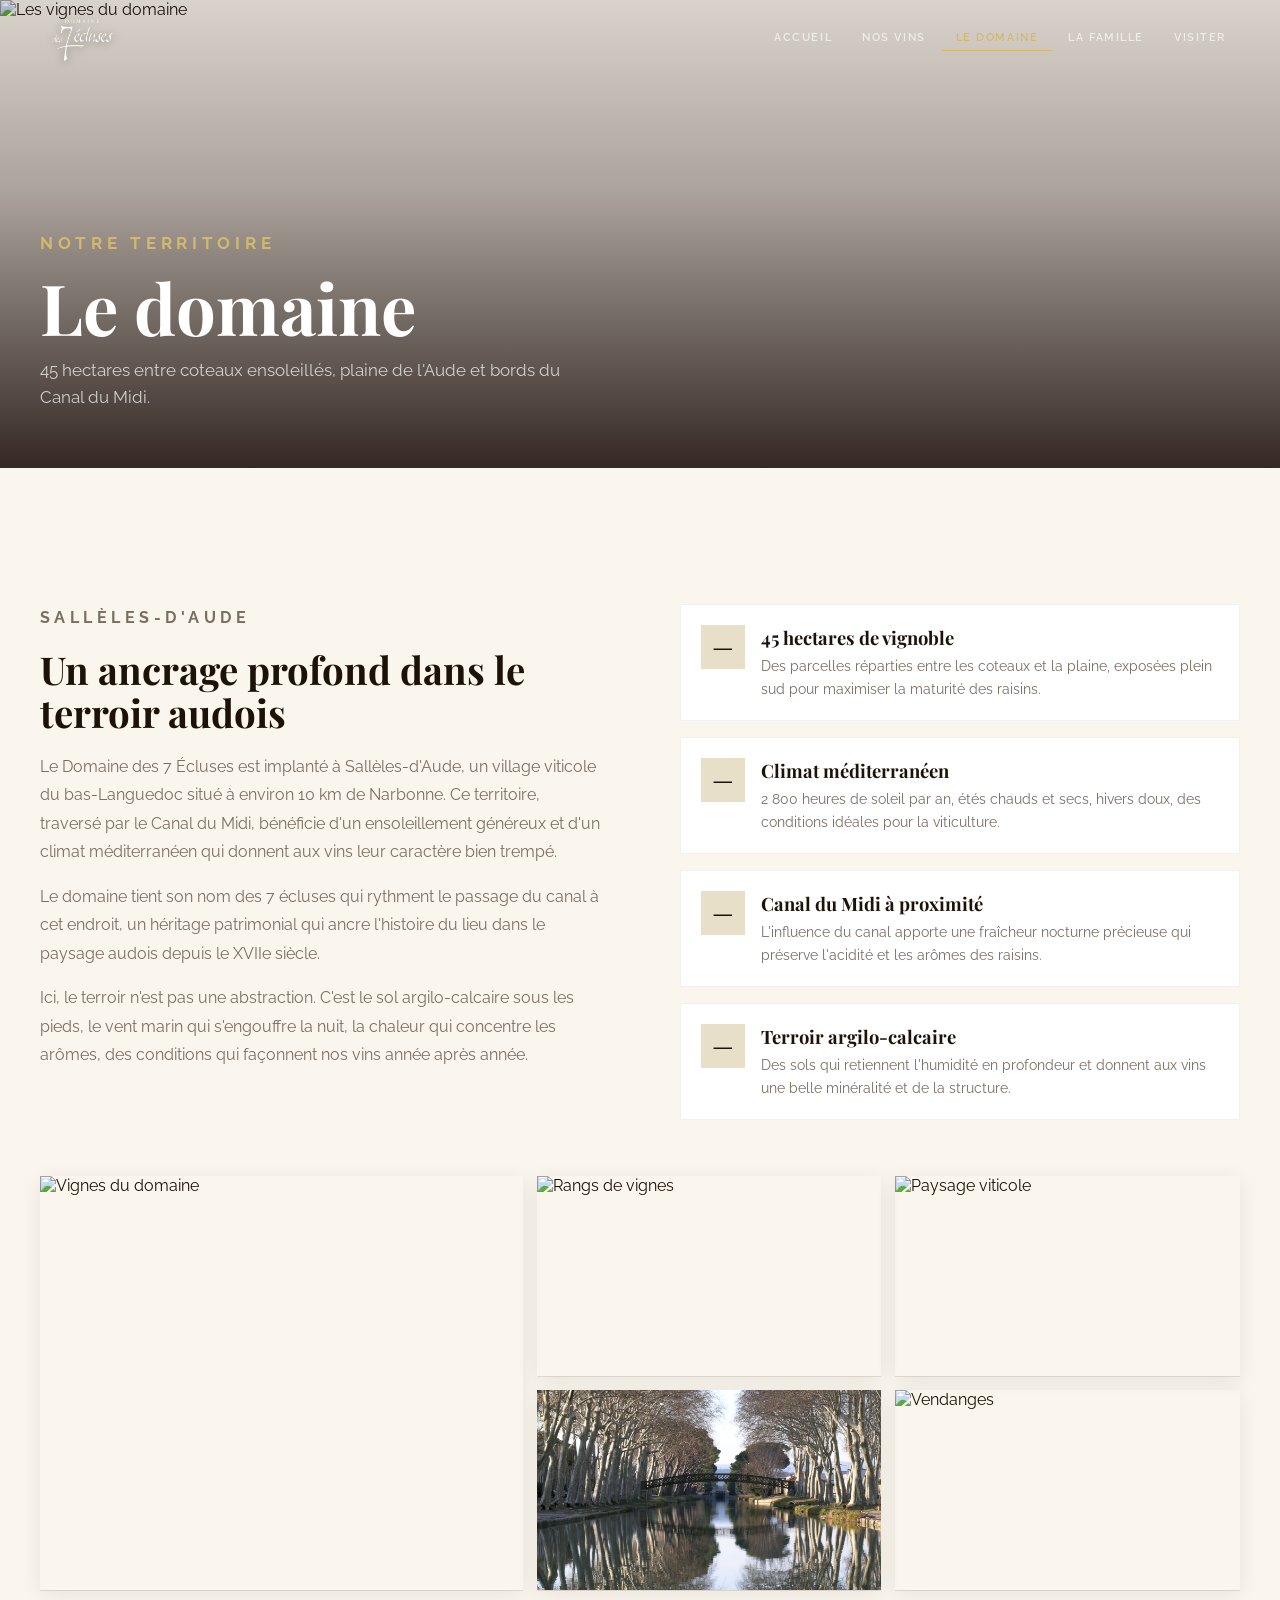
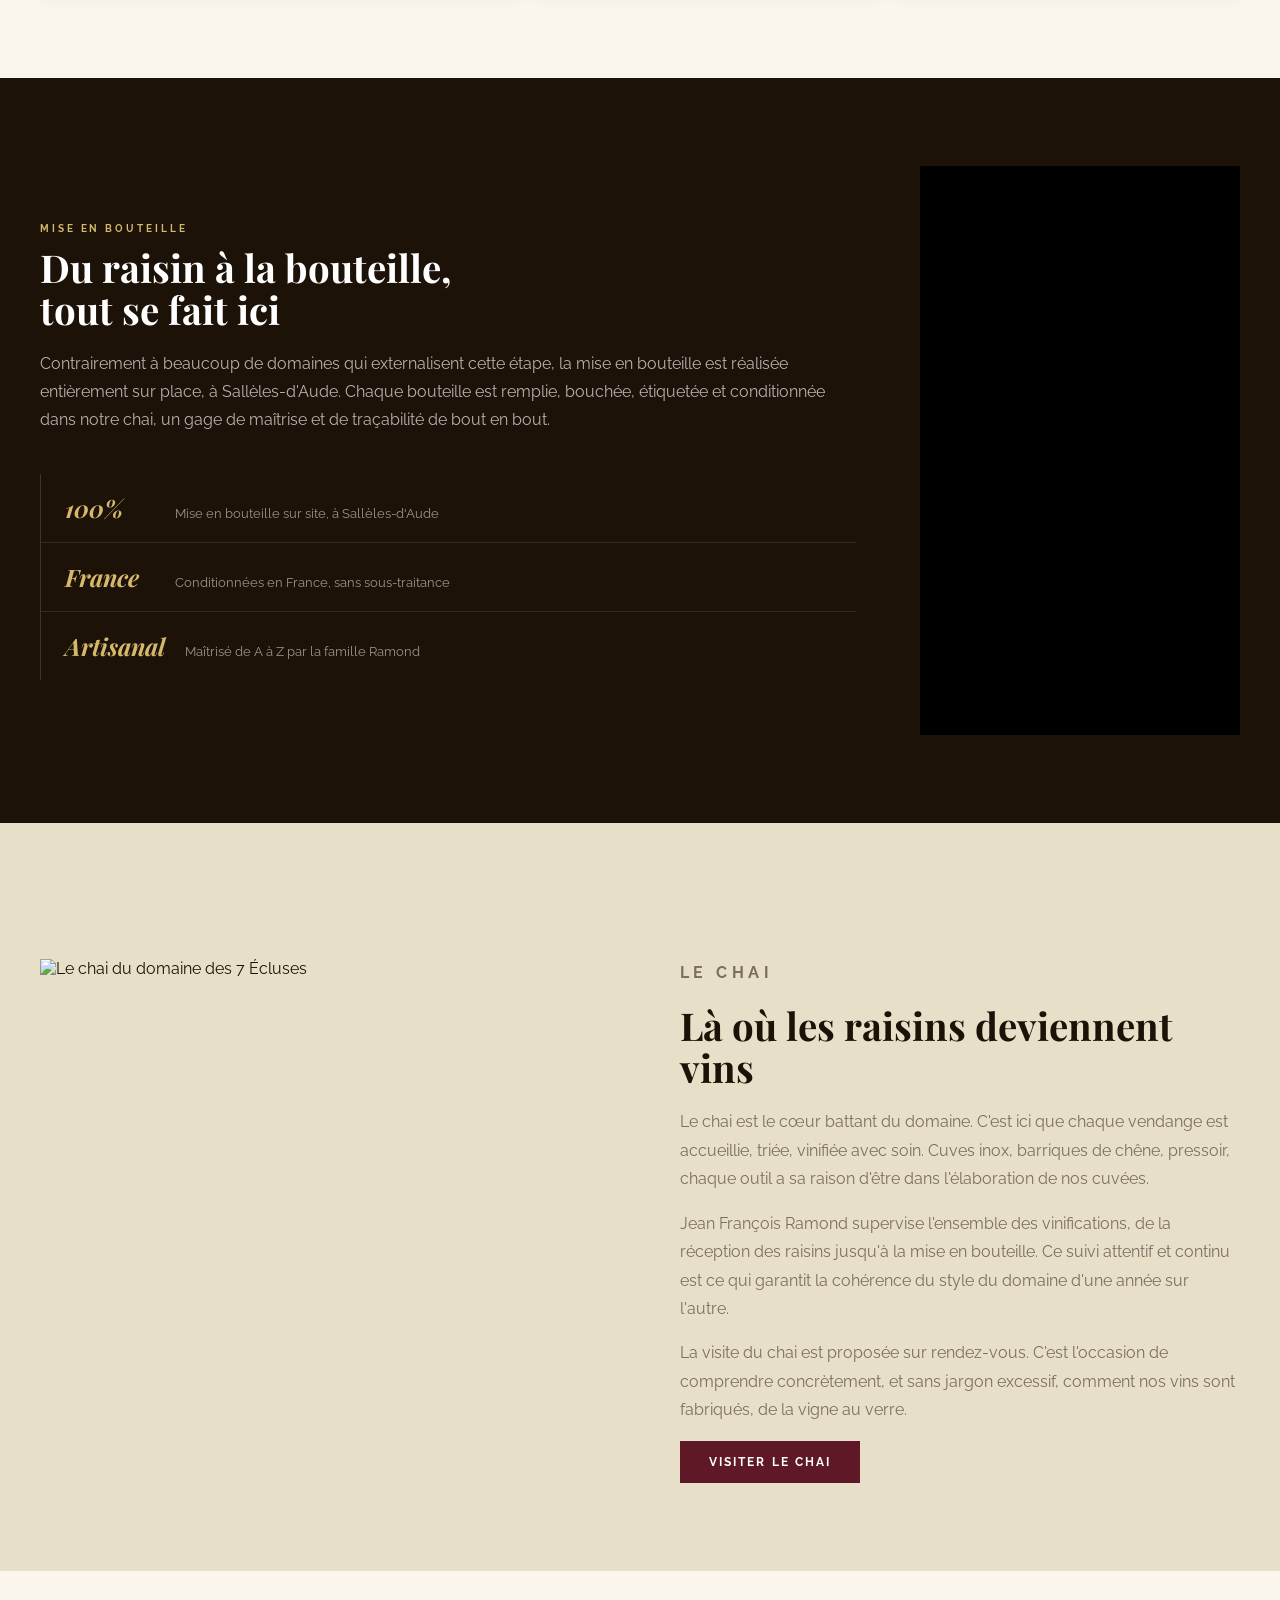
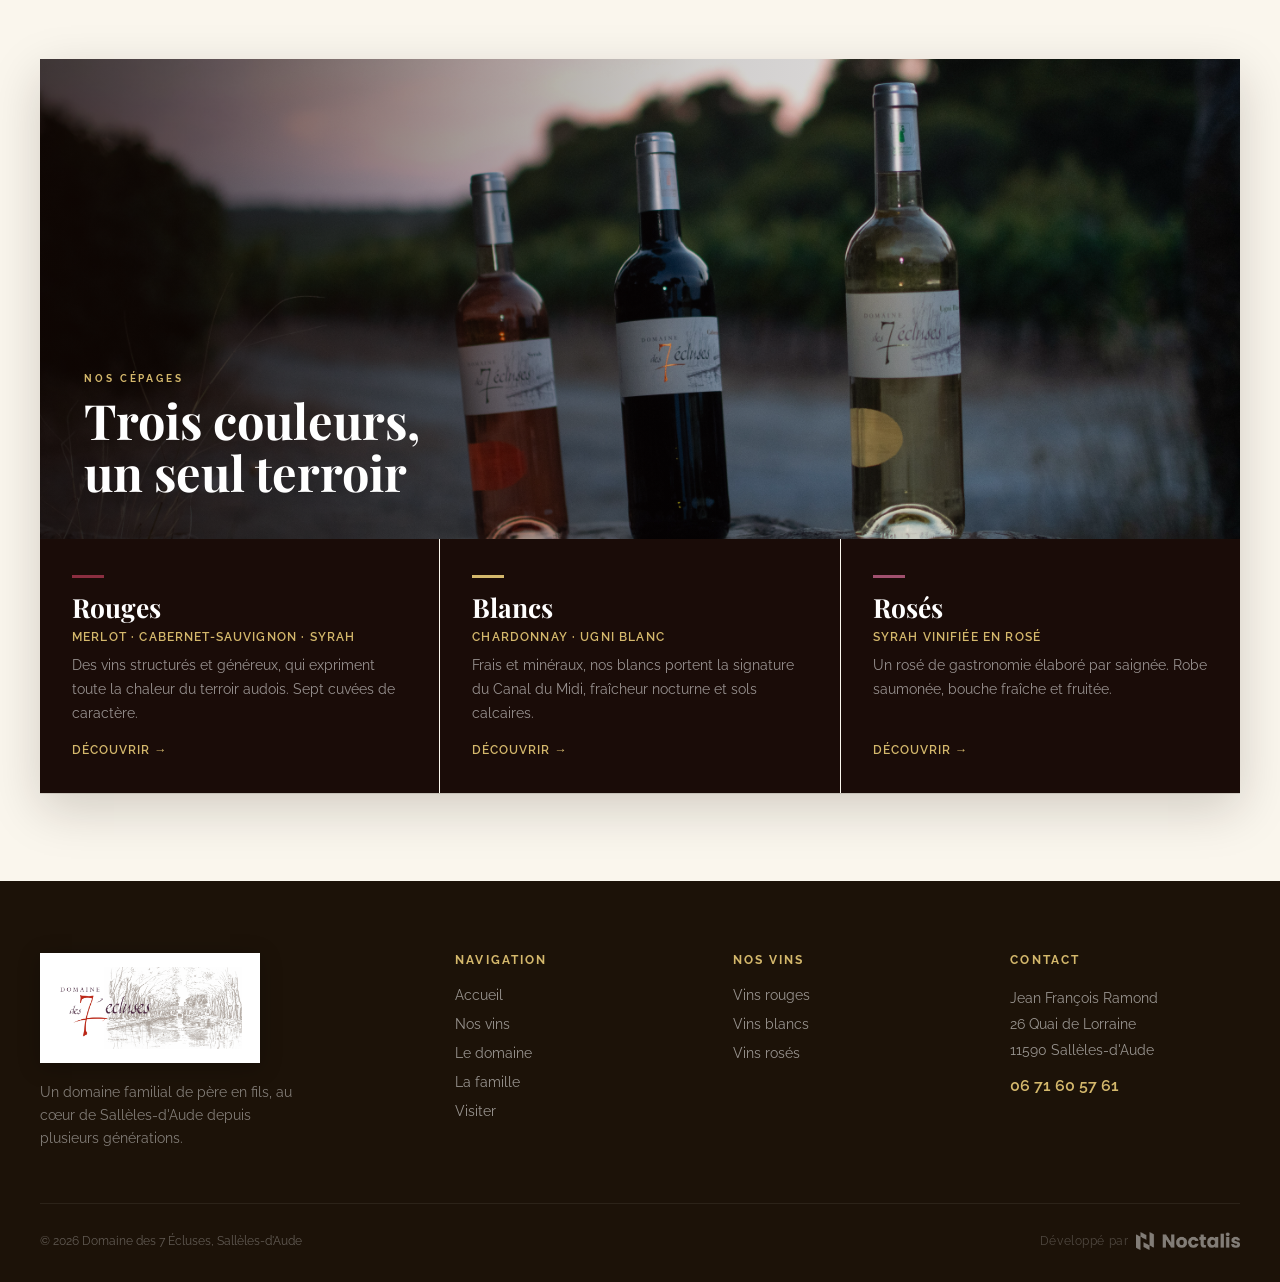
==== domaine.html @ 04c9f2d6 "v1" ====
<!DOCTYPE html>
<html lang="fr">
<head>
  <meta charset="UTF-8" />
  <script>if(sessionStorage.getItem('site7ecluses_loaded'))document.documentElement.classList.add('skip-loader');</script>
  <meta name="viewport" content="width=device-width, initial-scale=1.0" />
  <title>Le domaine, Domaine des 7 Écluses</title>
  <meta name="description" content="Le Domaine des 7 Écluses à Sallèles-d'Aude : 45 hectares entre coteaux ensoleillés, plaine de l'Aude et bords du Canal du Midi." />
  <link rel="preconnect" href="https://fonts.googleapis.com" />
  <link rel="preconnect" href="https://fonts.gstatic.com" crossorigin />
  <link href="https://fonts.googleapis.com/css2?family=Playfair+Display:ital,wght@0,400;0,600;0,700;0,800;1,400;1,600;1,700&family=Raleway:wght@300;400;500;600;700&display=swap" rel="stylesheet" />
  <link rel="icon" type="image/png" href="favicon/favicon-7-ecluses.png" />
  <link rel="stylesheet" href="style.css" />
</head>
<body>

  <!-- LOADER -->
  <div class="loader" aria-hidden="true">
    <img src="logo/logo-7ecluses-blanc.png" alt="" class="loader__logo" />
    <div class="loader__bar-wrap"><div class="loader__bar"></div></div>
  </div>

  <!-- NAVIGATION -->
  <nav class="site-nav" aria-label="Navigation principale">
    <div class="nav-inner">
      <a href="index.html" class="nav-brand" aria-label="Accueil, Domaine des 7 Écluses">
        <img src="logo/logo-7-ecluses-texte-blanc.png" alt="Domaine des 7 Écluses" class="nav-brand__logo" />
      </a>
      <div class="nav-links">
        <a href="index.html">Accueil</a>
        <a href="vins.html">Nos vins</a>
        <a href="domaine.html" class="is-active">Le domaine</a>
        <a href="equipe.html">La famille</a>
        <a href="visiter.html">Visiter</a>
      </div>
      <button class="nav-burger" aria-expanded="false" aria-label="Menu">
        <span></span><span></span><span></span>
      </button>
    </div>
  </nav>

  <!-- MOBILE MENU -->
  <div class="nav-mobile" role="dialog" aria-label="Menu mobile">
    <a href="index.html">Accueil</a>
    <a href="vins.html">Nos vins</a>
    <a href="domaine.html" class="is-active">Le domaine</a>
    <a href="equipe.html">La famille</a>
    <a href="visiter.html">Visiter</a>
    <p class="nav-mobile__sub">06 71 60 57 61</p>
  </div>

  <!-- PAGE HERO -->
  <header class="page-hero">
    <div class="page-hero__bg">
      <img src="PHOTOS/Vignes/RAW/_20090618_1695.JPG" alt="Les vignes du domaine" />
    </div>
    <div class="page-hero__overlay"></div>
    <div class="page-hero__content">
      <p class="eyebrow">Notre territoire</p>
      <h1>Le domaine</h1>
      <p>45 hectares entre coteaux ensoleillés, plaine de l'Aude et bords du Canal du Midi.</p>
    </div>
  </header>

  <main>

    <!-- SECTION 1, TERRITOIRE -->
    <section class="domain-section">
      <div class="domain-section-inner">
        <div class="domain-text-grid">
          <div class="text-content" data-reveal="left">
            <p class="eyebrow">Sallèles-d'Aude</p>
            <h2>Un ancrage profond dans le terroir audois</h2>
            <p>
              Le Domaine des 7 Écluses est implanté à Sallèles-d'Aude, un village viticole du bas-Languedoc situé à environ 10 km de Narbonne. Ce territoire, traversé par le Canal du Midi, bénéficie d'un ensoleillement généreux et d'un climat méditerranéen qui donnent aux vins leur caractère bien trempé.
            </p>
            <p>
              Le domaine tient son nom des 7 écluses qui rythment le passage du canal à cet endroit, un héritage patrimonial qui ancre l'histoire du lieu dans le paysage audois depuis le XVIIe siècle.
            </p>
            <p>
              Ici, le terroir n'est pas une abstraction. C'est le sol argilo-calcaire sous les pieds, le vent marin qui s'engouffre la nuit, la chaleur qui concentre les arômes, des conditions qui façonnent nos vins année après année.
            </p>
          </div>
          <div data-reveal="right">
            <div class="domain-feat-list">
              <div class="domain-feat">
                <div class="domain-feat__icon">—</div>
                <div class="domain-feat__body">
                  <h4>45 hectares de vignoble</h4>
                  <p>Des parcelles réparties entre les coteaux et la plaine, exposées plein sud pour maximiser la maturité des raisins.</p>
                </div>
              </div>
              <div class="domain-feat">
                <div class="domain-feat__icon">—</div>
                <div class="domain-feat__body">
                  <h4>Climat méditerranéen</h4>
                  <p>2 800 heures de soleil par an, étés chauds et secs, hivers doux, des conditions idéales pour la viticulture.</p>
                </div>
              </div>
              <div class="domain-feat">
                <div class="domain-feat__icon">—</div>
                <div class="domain-feat__body">
                  <h4>Canal du Midi à proximité</h4>
                  <p>L'influence du canal apporte une fraîcheur nocturne précieuse qui préserve l'acidité et les arômes des raisins.</p>
                </div>
              </div>
              <div class="domain-feat">
                <div class="domain-feat__icon">—</div>
                <div class="domain-feat__body">
                  <h4>Terroir argilo-calcaire</h4>
                  <p>Des sols qui retiennent l'humidité en profondeur et donnent aux vins une belle minéralité et de la structure.</p>
                </div>
              </div>
            </div>
          </div>
        </div>

        <!-- PHOTO MOSAIC -->
        <div class="domain-photo-mosaic">
          <div class="mosaic-item mosaic-item--tall" data-reveal="up" data-delay="1">
            <img src="PHOTOS/Vignes/RAW/_20090618_1694.JPG" alt="Vignes du domaine" />
          </div>
          <div class="mosaic-item" data-reveal="up" data-delay="2">
            <img src="PHOTOS/Vignes/RAW/_20090618_1712.JPG" alt="Rangs de vignes" />
          </div>
          <div class="mosaic-item" data-reveal="up" data-delay="3">
            <img src="PHOTOS/Vignes/RAW/_20090618_1713.JPG" alt="Paysage viticole" />
          </div>
          <div class="mosaic-item" data-reveal="up" data-delay="2">
            <img src="PHOTOS/VILLAGE/DSCN3361.JPG" alt="Sallèles-d'Aude" />
          </div>
          <div class="mosaic-item" data-reveal="up" data-delay="3">
            <img src="PHOTOS/Vignes/RAW/_20090618_1765.JPG" alt="Vendanges" />
          </div>
        </div>
      </div>
    </section>

    <!-- SECTION MISE EN BOUTEILLE -->
    <section class="domain-section bottling-section">
      <div class="domain-section-inner">
        <div class="bottling-layout">
          <div class="bottling-content" data-reveal="left">
            <p class="eyebrow">Mise en bouteille</p>
            <h2>Du raisin à la bouteille,<br>tout se fait ici</h2>
            <p class="bottling-intro">Contrairement à beaucoup de domaines qui externalisent cette étape, la mise en bouteille est réalisée entièrement sur place, à Sallèles-d'Aude. Chaque bouteille est remplie, bouchée, étiquetée et conditionnée dans notre chai, un gage de maîtrise et de traçabilité de bout en bout.</p>
            <div class="bottling-facts">
              <div class="bottling-fact">
                <span class="bottling-fact__num">100%</span>
                <p>Mise en bouteille sur site, à Sallèles-d'Aude</p>
              </div>
              <div class="bottling-fact">
                <span class="bottling-fact__num">France</span>
                <p>Conditionnées en France, sans sous-traitance</p>
              </div>
              <div class="bottling-fact">
                <span class="bottling-fact__num">Artisanal</span>
                <p>Maîtrisé de A à Z par la famille Ramond</p>
              </div>
            </div>
          </div>
          <div class="bottling-video-wrap" data-reveal="right">
            <video
              class="bottling-video"
              src="Mise en bouteille/vidéo-7-ecluses-mise-en-bouteille.mov"
              autoplay
              muted
              loop
              playsinline
              preload="metadata"
              aria-label="Vidéo de la mise en bouteille au Domaine des 7 Écluses"
            ></video>
          </div>
        </div>
      </div>
    </section>

    <!-- SECTION 2, LE CHAI -->
    <section class="domain-section domain-section--muted">
      <div class="domain-section-inner">
        <div class="domain-text-grid">
          <div class="chai-photo" data-reveal="left">
            <img src="PHOTOS/Usine/DSC_0007.JPG" alt="Le chai du domaine des 7 Écluses" />
          </div>
          <div class="text-content" data-reveal="right">
            <p class="eyebrow">Le chai</p>
            <h2>Là où les raisins deviennent vins</h2>
            <p>
              Le chai est le cœur battant du domaine. C'est ici que chaque vendange est accueillie, triée, vinifiée avec soin. Cuves inox, barriques de chêne, pressoir, chaque outil a sa raison d'être dans l'élaboration de nos cuvées.
            </p>
            <p>
              Jean François Ramond supervise l'ensemble des vinifications, de la réception des raisins jusqu'à la mise en bouteille. Ce suivi attentif et continu est ce qui garantit la cohérence du style du domaine d'une année sur l'autre.
            </p>
            <p>
              La visite du chai est proposée sur rendez-vous. C'est l'occasion de comprendre concrètement, et sans jargon excessif, comment nos vins sont fabriqués, de la vigne au verre.
            </p>
            <a href="visiter.html" class="btn btn--primary">Visiter le chai</a>
          </div>
        </div>
      </div>
    </section>

    <!-- SECTION 3, LES VINS / CÉPAGES -->
    <section class="domain-section">
      <div class="domain-section-inner">
        <div class="cepages-showcase" data-reveal="up">
          <!-- Photo pleine largeur -->
          <div class="cepages-showcase__photo">
            <img src="photos ramond bogda/photos-3-vins-7-ecluse-1.jpg" alt="Les trois vins du Domaine des 7 Écluses au coucher du soleil" />
            <div class="cepages-showcase__photo-overlay"></div>
            <div class="cepages-header">
              <p class="eyebrow">Nos cépages</p>
              <h2>Trois couleurs,<br>un seul terroir</h2>
            </div>
          </div>
          <!-- 3 blocs en dessous -->
          <div class="cepages-grid">
            <a href="vins.html#rouges" class="cepage-item">
              <div class="cepage-item__bar cepage-item__bar--rouge"></div>
              <h3>Rouges</h3>
              <p class="cepage-item__cepages">Merlot · Cabernet-Sauvignon · Syrah</p>
              <p>Des vins structurés et généreux, qui expriment toute la chaleur du terroir audois. Sept cuvées de caractère.</p>
              <span class="cepage-item__link">Découvrir →</span>
            </a>
            <a href="vins.html#blancs" class="cepage-item">
              <div class="cepage-item__bar cepage-item__bar--blanc"></div>
              <h3>Blancs</h3>
              <p class="cepage-item__cepages">Chardonnay · Ugni Blanc</p>
              <p>Frais et minéraux, nos blancs portent la signature du Canal du Midi, fraîcheur nocturne et sols calcaires.</p>
              <span class="cepage-item__link">Découvrir →</span>
            </a>
            <a href="vins.html#roses" class="cepage-item">
              <div class="cepage-item__bar cepage-item__bar--rose"></div>
              <h3>Rosés</h3>
              <p class="cepage-item__cepages">Syrah vinifiée en rosé</p>
              <p>Un rosé de gastronomie élaboré par saignée. Robe saumonée, bouche fraîche et fruitée.</p>
              <span class="cepage-item__link">Découvrir →</span>
            </a>
          </div>
        </div>
      </div>
    </section>

  </main>

  <!-- FOOTER -->
  <footer class="site-footer">
    <div class="footer-inner">
      <div class="footer-brand">
        <img src="logo/logo-7-ecluses-original-avec-fond.jpg" alt="Domaine des 7 Écluses" class="footer-brand__logo" />
        <p class="footer-brand__tagline">Un domaine familial de père en fils, au cœur de Sallèles-d'Aude depuis plusieurs générations.</p>
      </div>
      <div class="footer-col">
        <h4>Navigation</h4>
        <ul>
          <li><a href="index.html">Accueil</a></li>
          <li><a href="vins.html">Nos vins</a></li>
          <li><a href="domaine.html">Le domaine</a></li>
          <li><a href="equipe.html">La famille</a></li>
          <li><a href="visiter.html">Visiter</a></li>
        </ul>
      </div>
      <div class="footer-col">
        <h4>Nos vins</h4>
        <ul>
          <li><a href="vins.html#rouges">Vins rouges</a></li>
          <li><a href="vins.html#blancs">Vins blancs</a></li>
          <li><a href="vins.html#roses">Vins rosés</a></li>
        </ul>
      </div>
      <div class="footer-col">
        <h4>Contact</h4>
        <address>
          Jean François Ramond<br/>
          26 Quai de Lorraine<br/>
          11590 Sallèles-d'Aude<br/>
          <a href="tel:+33671605761" class="footer-phone">06 71 60 57 61</a>
        </address>
      </div>
    </div>
    <div class="footer-bottom">
      <span>© 2026 Domaine des 7 Écluses, Sallèles-d'Aude</span>
      <a href="https://noctalis.digital" target="_blank" rel="noopener" class="footer-noctalis">
        <span>Développé par</span>
        <img src="Noctalis Dark Background PNG.png" alt="Noctalis" />
      </a>
    </div>
  </footer>

  <script src="script.js"></script>
</body>
</html>
---- style.css ----
/* ============================================================
   VARIABLES
   ============================================================ */
:root {
  --ink: #1c1208;
  --burgundy: #5e1826;
  --wine: #8b2e40;
  --gold: #b88a44;
  --straw: #d4b86c;
  --cream: #f4edd8;
  --linen: #e8dfc8;
  --fog: #faf6ed;
  --olive: #4f5c35;
  --slate: #7a6e62;
  --rose-color: #a0506e;
  --shadow-deep: 0 1px 0 rgba(28,18,8,0.12), 0 16px 48px rgba(28, 18, 8, 0.18);
  --shadow-card: 0 1px 0 rgba(28,18,8,0.1), 0 4px 20px rgba(28, 18, 8, 0.08);
  --radius: 0px;
  --radius-lg: 0px;
  --container: min(1200px, calc(100% - 48px));
  --nav-h: 76px;
  --ease-expo: cubic-bezier(0.16, 1, 0.3, 1);
  --ease-in-out: cubic-bezier(0.76, 0, 0.24, 1);
}

/* ============================================================
   RESET
   ============================================================ */
*, *::before, *::after { box-sizing: border-box; margin: 0; padding: 0; }
html { scroll-behavior: smooth; }
body {
  font-family: 'Raleway', sans-serif;
  color: var(--ink);
  background: var(--fog);
  overflow-x: hidden;
}
img { display: block; max-width: 100%; }
a { color: inherit; text-decoration: none; }
button, input, textarea, select { font: inherit; }
ul { list-style: none; }

/* ============================================================
   LOADER
   ============================================================ */
.loader {
  position: fixed;
  inset: 0;
  z-index: 9999;
  background: var(--burgundy);
  display: flex;
  flex-direction: column;
  align-items: center;
  justify-content: center;
  gap: 40px;
  transition: transform 1s var(--ease-in-out);
}
.loader.is-gone {
  transform: translateY(-100%);
  pointer-events: none;
}
.skip-loader .loader {
  display: none !important;
}
.loader__logo {
  width: 320px;
  max-width: 72vw;
  opacity: 0;
  transform: scale(0.92) translateY(14px);
  animation: loaderLogo 0.9s var(--ease-expo) 0.2s forwards;
}
.loader__name { display: none; }
.loader__bar-wrap {
  width: 160px;
  height: 2px;
  background: rgba(255,255,255,0.15);
  border-radius: 0;
  overflow: hidden;
  opacity: 0;
  animation: loaderLogo 0.4s ease 0.5s forwards;
}
.loader__bar {
  height: 100%;
  width: 0;
  background: var(--straw);
  border-radius: 0;
  animation: loaderBar 0.9s var(--ease-expo) 0.5s forwards;
}
@keyframes loaderLogo {
  to { opacity: 1; transform: scale(1) translateY(0); }
}
@keyframes loaderBar {
  to { width: 100%; }
}

/* ============================================================
   NAVIGATION
   ============================================================ */
.site-nav {
  position: fixed;
  top: 0;
  left: 0;
  right: 0;
  z-index: 200;
  height: var(--nav-h);
  transition: background 0.4s ease, box-shadow 0.4s ease, border-color 0.4s ease;
  border-bottom: 1px solid transparent;
}
.site-nav.is-scrolled {
  background: rgba(26, 18, 8, 0.93);
  backdrop-filter: blur(16px);
  -webkit-backdrop-filter: blur(16px);
  border-bottom-color: rgba(255,255,255,0.07);
  box-shadow: 0 4px 32px rgba(0,0,0,0.35);
}
.nav-inner {
  width: var(--container);
  margin: 0 auto;
  height: 100%;
  display: flex;
  align-items: center;
  justify-content: space-between;
  gap: 24px;
}
.nav-brand {
  display: flex;
  align-items: center;
  gap: 14px;
  flex-shrink: 0;
}
.nav-brand__logo {
  display: block;
  width: auto;
  height: 48px;
  max-width: 200px;
  filter: drop-shadow(0 1px 4px rgba(0,0,0,0.5));
}
.nav-brand__text { display: none; }
.nav-links {
  display: flex;
  align-items: center;
  gap: 2px;
}
.nav-links a {
  color: rgba(255,255,255,0.65);
  font-size: 0.7rem;
  font-weight: 600;
  letter-spacing: 0.14em;
  text-transform: uppercase;
  padding: 6px 14px;
  border-bottom: 1px solid transparent;
  transition: color 0.2s, border-color 0.2s;
}
.nav-links a:hover { color: #fff; border-bottom-color: rgba(255,255,255,0.4); }
.nav-links a.is-active {
  color: var(--straw);
  border-bottom-color: var(--straw);
}
.nav-burger {
  display: none;
  background: none;
  border: 1px solid rgba(255,255,255,0.35);
  border-radius: 0;
  padding: 9px 11px;
  cursor: pointer;
  flex-direction: column;
  gap: 5px;
  transition: border-color 0.2s;
}
.nav-burger:hover { border-color: rgba(255,255,255,0.7); }
.nav-burger span {
  display: block;
  width: 20px;
  height: 1px;
  background: #fff;
  border-radius: 0;
  transition: transform 0.3s ease, opacity 0.3s ease;
}
.nav-burger.is-open span:nth-child(1) { transform: rotate(45deg) translate(4.5px, 4.5px); }
.nav-burger.is-open span:nth-child(2) { opacity: 0; transform: scaleX(0); }
.nav-burger.is-open span:nth-child(3) { transform: rotate(-45deg) translate(4.5px, -4.5px); }

/* Mobile full-screen menu */
.nav-mobile {
  display: none;
  position: fixed;
  inset: 0;
  z-index: 190;
  background: var(--ink);
  flex-direction: column;
  align-items: center;
  justify-content: center;
  gap: 12px;
  padding-top: var(--nav-h);
  opacity: 0;
  transition: opacity 0.3s ease;
}
.nav-mobile.is-open {
  display: flex;
  opacity: 1;
}
.nav-mobile a {
  font-family: 'Playfair Display', serif;
  font-size: clamp(2rem, 7vw, 3rem);
  font-weight: 700;
  color: rgba(255,255,255,0.75);
  transition: color 0.2s;
  letter-spacing: 0.02em;
}
.nav-mobile a:hover, .nav-mobile a.is-active { color: var(--straw); }
.nav-mobile__sub {
  margin-top: 24px;
  font-size: 0.85rem;
  color: rgba(255,255,255,0.35);
  letter-spacing: 0.1em;
  text-transform: uppercase;
}

/* ============================================================
   HERO
   ============================================================ */
.hero {
  position: relative;
  height: 100vh;
  min-height: 640px;
  display: flex;
  align-items: center;
  overflow: hidden;
}
.hero__bg {
  position: absolute;
  inset: 0;
  z-index: 0;
}
.hero__bg img {
  width: 100%;
  height: 100%;
  object-fit: cover;
  object-position: center 60%;
  transform: scale(1.1);
  transition: transform 10s ease;
}
.hero.is-ready .hero__bg img { transform: scale(1); }

.hero__overlay {
  position: absolute;
  inset: 0;
  z-index: 1;
  background: linear-gradient(
    125deg,
    rgba(26, 12, 8, 0.85) 0%,
    rgba(80, 20, 32, 0.5) 50%,
    rgba(26, 12, 8, 0.6) 100%
  );
}
.hero__content {
  position: relative;
  z-index: 2;
  width: 48%;
  padding-top: calc(var(--nav-h) + 24px);
  padding-left: max(5vw, 32px);
  box-sizing: border-box;
}
.hero__eyebrow {
  font-size: 0.75rem;
  font-weight: 700;
  text-transform: uppercase;
  letter-spacing: 0.2em;
  color: var(--straw);
  opacity: 0;
  transform: translateY(16px);
  transition: opacity 0.7s ease, transform 0.7s var(--ease-expo);
}
.hero.is-ready .hero__eyebrow {
  opacity: 1;
  transform: translateY(0);
  transition-delay: 0.05s;
}
.hero__title {
  font-family: 'Playfair Display', serif;
  font-size: clamp(2.8rem, 5.5vw, 6rem);
  font-weight: 700;
  line-height: 0.9;
  color: #fff;
  margin: 14px 0 24px;
}
.hero__title-line {
  display: block;
  overflow: hidden;
  padding-bottom: 0.06em;
}
.hero__title-line span {
  display: block;
  transform: translateY(110%);
  transition: transform 0.95s var(--ease-expo);
}
.hero.is-ready .hero__title-line:nth-child(1) span { transform: translateY(0); transition-delay: 0.12s; }
.hero.is-ready .hero__title-line:nth-child(2) span { transform: translateY(0); transition-delay: 0.22s; }
.hero.is-ready .hero__title-line:nth-child(3) span { transform: translateY(0); transition-delay: 0.32s; }

.hero__tagline {
  font-size: clamp(1rem, 1.8vw, 1.3rem);
  color: rgba(255,255,255,0.78);
  max-width: 520px;
  line-height: 1.65;
  opacity: 0;
  transform: translateY(20px);
  transition: opacity 0.7s ease, transform 0.7s var(--ease-expo);
  transition-delay: 0.55s;
}
.hero.is-ready .hero__tagline { opacity: 1; transform: translateY(0); }

.hero__actions {
  display: flex;
  flex-wrap: wrap;
  gap: 12px;
  margin-top: 28px;
  opacity: 0;
  transform: translateY(20px);
  transition: opacity 0.7s ease, transform 0.7s var(--ease-expo);
  transition-delay: 0.72s;
}
.hero.is-ready .hero__actions { opacity: 1; transform: translateY(0); }

.hero__scroll {
  position: absolute;
  bottom: 40px;
  left: 50%;
  transform: translateX(-50%);
  z-index: 2;
  display: flex;
  flex-direction: column;
  align-items: center;
  gap: 10px;
  color: rgba(255,255,255,0.45);
  font-size: 0.65rem;
  letter-spacing: 0.18em;
  text-transform: uppercase;
  opacity: 0;
  transition: opacity 0.6s ease;
  transition-delay: 1.3s;
}
.hero.is-ready .hero__scroll { opacity: 1; }
.hero__scroll-bar {
  width: 1px;
  height: 52px;
  background: rgba(255,255,255,0.2);
  position: relative;
  overflow: hidden;
}
.hero__scroll-bar::after {
  content: '';
  position: absolute;
  top: 0; left: 0;
  width: 100%;
  height: 60%;
  background: rgba(255,255,255,0.65);
  animation: scrollPulse 2s ease-in-out infinite;
}
@keyframes scrollPulse {
  0% { transform: translateY(-100%); }
  100% { transform: translateY(220%); }
}

/* Hero logo watermark */
.hero__logo-watermark {
  position: absolute;
  right: 4%;
  bottom: 60px;
  z-index: 2;
  width: clamp(260px, 34vw, 520px);
  pointer-events: none;
  opacity: 0;
  transform: scale(1.04) translateX(20px);
  transition: opacity 1.8s ease, transform 1.8s var(--ease-expo);
  transition-delay: 1.2s;
  filter: drop-shadow(0 2px 16px rgba(0,0,0,0.25));
}
.hero.is-ready .hero__logo-watermark {
  opacity: 0.18;
  transform: scale(1) translateX(0);
}

/* Section visit logo watermark */
.section-visit__logo {
  position: absolute;
  right: -60px;
  top: 50%;
  transform: translateY(-50%);
  z-index: 0;
  width: 48vw;
  max-width: 640px;
  pointer-events: none;
  opacity: 0.07;
}

/* ============================================================
   BUTTONS
   ============================================================ */
.btn {
  display: inline-flex;
  align-items: center;
  justify-content: center;
  gap: 10px;
  padding: 13px 28px;
  border-radius: 0;
  font-family: 'Raleway', sans-serif;
  font-size: 0.72rem;
  font-weight: 700;
  letter-spacing: 0.18em;
  text-transform: uppercase;
  border: 1.5px solid transparent;
  cursor: pointer;
  transition: background 0.2s ease, color 0.2s ease, border-color 0.2s ease, box-shadow 0.2s ease;
  white-space: nowrap;
}
.btn--primary {
  background: var(--burgundy);
  color: #fff;
  border-color: var(--burgundy);
}
.btn--primary:hover {
  background: transparent;
  color: var(--burgundy);
  border-color: var(--burgundy);
}
.btn--light {
  background: #fff;
  color: var(--ink);
  border-color: #fff;
}
.btn--light:hover { background: transparent; color: #fff; border-color: #fff; }
.btn--ghost {
  background: transparent;
  color: #fff;
  border-color: rgba(255,255,255,0.6);
}
.btn--ghost:hover { background: #fff; color: var(--ink); border-color: #fff; }
.btn--outline {
  background: transparent;
  color: var(--burgundy);
  border-color: var(--burgundy);
}
.btn--outline:hover { background: var(--burgundy); color: #fff; }

/* ============================================================
   STATS STRIP
   ============================================================ */
.stats-strip {
  background: var(--ink);
  border-top: 1px solid rgba(255,255,255,0.06);
}
.stats-inner {
  width: var(--container);
  margin: 0 auto;
  display: grid;
  grid-template-columns: repeat(4, 1fr);
}
.stat {
  padding: 44px 24px;
  text-align: center;
  border-right: 1px solid rgba(255,255,255,0.07);
  display: flex;
  flex-direction: column;
  align-items: center;
  gap: 6px;
}
.stat:last-child { border-right: none; }
.stat__num {
  font-family: 'Playfair Display', serif;
  font-size: 3.2rem;
  font-weight: 700;
  color: var(--straw);
  line-height: 1;
}
.stat__label {
  font-size: 0.78rem;
  color: rgba(255,255,255,0.45);
  letter-spacing: 0.06em;
  line-height: 1.45;
  max-width: 120px;
}

/* ============================================================
   EYEBROW
   ============================================================ */
.eyebrow {
  font-family: 'Raleway', sans-serif;
  font-size: 0.65rem;
  font-weight: 700;
  letter-spacing: 0.28em;
  text-transform: uppercase;
  color: var(--olive);
}

/* ============================================================
   SECTION: HISTOIRE
   ============================================================ */
.section-story {
  padding: 104px 0;
}
.story-inner {
  width: var(--container);
  margin: 0 auto;
  display: grid;
  grid-template-columns: 1fr 1fr;
  gap: 88px;
  align-items: center;
}
.story__image-wrap {
  position: relative;
}
.story__image-wrap img {
  width: 100%;
  height: 580px;
  object-fit: cover;
  object-position: center top;
  border-radius: var(--radius-lg);
  box-shadow: var(--shadow-deep);
  position: relative;
  z-index: 1;
}
.story__image-wrap::before {
  content: '';
  position: absolute;
  bottom: -20px;
  right: -20px;
  width: 55%;
  height: 55%;
  border: 2px solid var(--gold);
  border-radius: var(--radius-lg);
  opacity: 0.28;
  z-index: 0;
}
.story__image-wrap::after {
  content: '';
  position: absolute;
  top: -20px;
  left: -20px;
  width: 35%;
  height: 35%;
  border: 1px solid var(--straw);
  border-radius: var(--radius);
  opacity: 0.18;
  z-index: 0;
}
.story__content {
  display: flex;
  flex-direction: column;
  gap: 22px;
}
.story__content h2 {
  font-family: 'Playfair Display', serif;
  font-size: clamp(2.2rem, 3.5vw, 3.2rem);
  font-weight: 700;
  line-height: 1.05;
  color: var(--ink);
}
.story__content p {
  color: var(--slate);
  line-height: 1.78;
  font-size: 1.04rem;
}
.story__quote {
  border-left: 3px solid var(--gold);
  padding-left: 20px;
  font-family: 'Playfair Display', serif;
  font-size: 1.2rem;
  font-style: italic;
  color: var(--ink);
  line-height: 1.6;
}

/* ============================================================
   SECTION: NOS VINS
   ============================================================ */
.section-wines {
  padding: 88px 0;
  background: var(--linen);
}
.section-head {
  width: var(--container);
  margin: 0 auto 48px;
}
.section-head h2,
.section-title {
  font-family: 'Playfair Display', serif;
  font-size: clamp(2rem, 3.5vw, 3rem);
  font-weight: 700;
  line-height: 1.05;
  margin-top: 10px;
  color: var(--ink);
}
.wines-grid {
  width: var(--container);
  margin: 0 auto;
  display: grid;
  grid-template-columns: repeat(3, 1fr);
  gap: 20px;
}
.wine-family {
  display: block;
  border-radius: var(--radius-lg);
  overflow: hidden;
  position: relative;
  box-shadow: var(--shadow-card);
  transition: transform 0.4s var(--ease-expo), box-shadow 0.4s ease;
  aspect-ratio: 3/4;
  cursor: pointer;
}
.wine-family:hover { transform: translateY(-10px); box-shadow: var(--shadow-deep); }
.wine-family__bg {
  position: absolute;
  inset: 0;
}
.wine-family__bg img {
  width: 100%;
  height: 100%;
  object-fit: cover;
  transition: transform 0.7s var(--ease-expo);
}
.wine-family:hover .wine-family__bg img { transform: scale(1.07); }
.wine-family__overlay {
  position: absolute;
  inset: 0;
}
.wine-family--rouge .wine-family__overlay {
  background: linear-gradient(to top, rgba(70, 8, 22, 0.88) 0%, rgba(50, 5, 15, 0.2) 60%, transparent 100%);
}
.wine-family--blanc .wine-family__overlay {
  background: linear-gradient(to top, rgba(45, 38, 8, 0.88) 0%, rgba(40, 30, 5, 0.2) 60%, transparent 100%);
}
.wine-family--rose .wine-family__overlay {
  background: linear-gradient(to top, rgba(80, 20, 48, 0.88) 0%, rgba(60, 15, 35, 0.2) 60%, transparent 100%);
}
.wine-family__body {
  position: absolute;
  bottom: 0;
  left: 0;
  right: 0;
  padding: 28px;
}
.wine-family__tag {
  display: inline-block;
  padding: 4px 12px;
  border-radius: 0;
  font-size: 0.68rem;
  font-weight: 700;
  letter-spacing: 0.16em;
  text-transform: uppercase;
  margin-bottom: 10px;
}
.wine-family--rouge .wine-family__tag { background: rgba(94,24,38,0.75); color: #ffccd8; }
.wine-family--blanc .wine-family__tag { background: rgba(184,138,68,0.75); color: #fff8df; }
.wine-family--rose .wine-family__tag { background: rgba(140,55,90,0.75); color: #ffe0ee; }
.wine-family__name {
  font-family: 'Playfair Display', serif;
  font-size: 2.4rem;
  font-weight: 700;
  line-height: 1;
  color: #fff;
  margin-bottom: 6px;
}
.wine-family__count {
  font-size: 0.82rem;
  color: rgba(255,255,255,0.65);
  letter-spacing: 0.04em;
}
.wine-family__arrow {
  position: absolute;
  top: 24px;
  right: 24px;
  width: 40px;
  height: 40px;
  border-radius: 0;
  background: rgba(255,255,255,0.15);
  border: 1px solid rgba(255,255,255,0.2);
  display: flex;
  align-items: center;
  justify-content: center;
  color: #fff;
  font-size: 1rem;
  transition: background 0.25s, transform 0.35s var(--ease-expo);
  backdrop-filter: blur(4px);
}
.wine-family:hover .wine-family__arrow { background: rgba(255,255,255,0.28); transform: rotate(45deg); }

/* ============================================================
   MARQUEE
   ============================================================ */
.marquee-strip {
  background: var(--ink);
  padding: 18px 0;
  overflow: hidden;
  border-top: 1px solid rgba(255,255,255,0.05);
  border-bottom: 1px solid rgba(255,255,255,0.05);
}
.marquee-track {
  display: flex;
  gap: 52px;
  animation: marquee 35s linear infinite;
  width: max-content;
}
.marquee-track span {
  font-family: 'Playfair Display', serif;
  font-size: 1.05rem;
  font-style: italic;
  color: rgba(255,255,255,0.38);
  flex-shrink: 0;
  letter-spacing: 0.03em;
}
.marquee-track .msep {
  color: var(--gold);
  font-style: normal;
  opacity: 0.6;
}
@keyframes marquee {
  0% { transform: translateX(0); }
  100% { transform: translateX(-50%); }
}

/* ============================================================
   SECTION: DOMAINE (homepage)
   ============================================================ */
.section-domain {
  padding: 104px 0;
}
.domain-inner {
  width: var(--container);
  margin: 0 auto;
  display: grid;
  grid-template-columns: 1fr 1fr;
  gap: 80px;
  align-items: center;
}
.domain__photo {
  border-radius: var(--radius-lg);
  overflow: hidden;
  box-shadow: var(--shadow-deep);
  position: relative;
}
.domain__photo img {
  width: 100%;
  height: 520px;
  object-fit: cover;
  transition: transform 0.7s var(--ease-expo);
}
.domain__photo:hover img { transform: scale(1.05); }
.domain__content {
  display: flex;
  flex-direction: column;
  gap: 22px;
}
.domain__content h2 {
  font-family: 'Playfair Display', serif;
  font-size: clamp(2rem, 3.2vw, 2.8rem);
  font-weight: 700;
  line-height: 1.08;
}
.domain__content p {
  color: var(--slate);
  line-height: 1.75;
  font-size: 1.02rem;
}

/* ============================================================
   SECTION: VISIT CTA
   ============================================================ */
.section-visit {
  position: relative;
  overflow: hidden;
  padding: 104px 0;
}
.section-visit__bg {
  position: absolute;
  inset: 0;
  background: var(--burgundy);
}
.section-visit__bg img {
  width: 100%;
  height: 100%;
  object-fit: cover;
  opacity: 0.12;
  mix-blend-mode: luminosity;
}
.visit-inner {
  position: relative;
  z-index: 1;
  width: var(--container);
  margin: 0 auto;
  max-width: 640px;
  text-align: center;
  display: flex;
  flex-direction: column;
  align-items: center;
  gap: 20px;
}
.section-visit .eyebrow { color: var(--straw); }
.section-visit h2 {
  font-family: 'Playfair Display', serif;
  font-size: clamp(2.3rem, 4.5vw, 3.8rem);
  font-weight: 700;
  line-height: 1.05;
  color: #fff;
}
.section-visit p {
  color: rgba(255,255,255,0.7);
  font-size: 1.05rem;
  line-height: 1.7;
  max-width: 480px;
}
.visit-details {
  display: flex;
  gap: 28px;
  margin-top: 8px;
}
.visit-detail {
  display: flex;
  flex-direction: column;
  gap: 4px;
  color: rgba(255,255,255,0.55);
  font-size: 0.82rem;
  align-items: center;
}
.visit-detail strong {
  color: var(--straw);
  font-size: 0.9rem;
  letter-spacing: 0.04em;
}

.visit-hours {
  display: grid;
  grid-template-columns: repeat(3, 1fr);
  gap: 1px;
  background: rgba(255,255,255,0.15);
  border: 1px solid rgba(255,255,255,0.15);
  width: 100%;
  max-width: 680px;
  margin: 24px auto 0;
}
.visit-hour-block {
  background: rgba(0,0,0,0.25);
  padding: 22px 20px;
  display: flex;
  flex-direction: column;
  gap: 10px;
  text-align: center;
}
.visit-hour-block strong {
  font-family: 'Raleway', sans-serif;
  font-size: 0.65rem;
  font-weight: 700;
  letter-spacing: 0.12em;
  text-transform: uppercase;
  color: var(--straw);
  padding-bottom: 8px;
  border-bottom: 1px solid rgba(255,255,255,0.12);
}
.visit-hour-block span {
  font-size: 0.82rem;
  color: rgba(255,255,255,0.8);
  line-height: 1.6;
}

/* ============================================================
   FOOTER
   ============================================================ */
.site-footer {
  background: var(--ink);
  color: rgba(255,255,255,0.6);
  padding: 72px 0 32px;
}
.footer-inner {
  width: var(--container);
  margin: 0 auto;
  display: grid;
  grid-template-columns: 1.6fr 1fr 1fr 1fr;
  gap: 48px;
  padding-bottom: 52px;
  border-bottom: 1px solid rgba(255,255,255,0.07);
}
.footer-brand {
  display: flex;
  flex-direction: column;
  gap: 18px;
}
.footer-brand__logo {
  width: 220px;
  max-width: 100%;
  background: #fff;
  border-radius: 0;
  padding: 14px 18px;
  box-shadow: 0 4px 20px rgba(0,0,0,0.25);
}
.footer-brand__name { display: none; }
.footer-brand__tagline {
  font-size: 0.88rem;
  line-height: 1.65;
  color: rgba(255,255,255,0.45);
  max-width: 260px;
}
.footer-col h4 {
  font-size: 0.72rem;
  font-weight: 700;
  letter-spacing: 0.18em;
  text-transform: uppercase;
  color: var(--straw);
  margin-bottom: 18px;
}
.footer-col ul {
  display: flex;
  flex-direction: column;
  gap: 10px;
}
.footer-col ul li a {
  font-size: 0.88rem;
  color: rgba(255,255,255,0.55);
  transition: color 0.2s;
}
.footer-col ul li a:hover { color: #fff; }
.footer-col address {
  font-style: normal;
  font-size: 0.88rem;
  line-height: 1.85;
  color: rgba(255,255,255,0.55);
}
.footer-phone {
  display: block;
  color: var(--straw) !important;
  font-weight: 600;
  margin-top: 8px;
  font-size: 1rem !important;
}
.footer-bottom {
  width: var(--container);
  margin: 28px auto 0;
  display: flex;
  justify-content: space-between;
  align-items: center;
  font-size: 0.78rem;
  color: rgba(255,255,255,0.3);
  flex-wrap: wrap;
  gap: 12px;
}
.footer-noctalis {
  display: flex;
  align-items: center;
  gap: 8px;
  opacity: 0.45;
  transition: opacity 0.2s;
  text-decoration: none;
  color: rgba(255,255,255,0.5);
  font-size: 0.72rem;
  letter-spacing: 0.05em;
}
.footer-noctalis:hover { opacity: 0.8; }
.footer-noctalis img {
  height: 18px;
  width: auto;
}

/* ============================================================
   REVEAL ANIMATIONS
   ============================================================ */
[data-reveal] {
  opacity: 0;
  transition: opacity 0.85s var(--ease-expo), transform 0.85s var(--ease-expo);
}
[data-reveal="up"]    { transform: translateY(52px); }
[data-reveal="left"]  { transform: translateX(-52px); }
[data-reveal="right"] { transform: translateX(52px); }
[data-reveal="scale"] { transform: scale(0.9); }
[data-reveal="fade"]  { transform: none; }
[data-reveal].in-view { opacity: 1; transform: none; }
[data-reveal][data-delay="1"] { transition-delay: 0.1s; }
[data-reveal][data-delay="2"] { transition-delay: 0.2s; }
[data-reveal][data-delay="3"] { transition-delay: 0.3s; }
[data-reveal][data-delay="4"] { transition-delay: 0.4s; }
[data-reveal][data-delay="5"] { transition-delay: 0.5s; }
[data-reveal][data-delay="6"] { transition-delay: 0.6s; }

/* ============================================================
   PAGE HERO (sous-pages)
   ============================================================ */
.page-hero {
  height: 52vh;
  min-height: 380px;
  position: relative;
  display: flex;
  align-items: flex-end;
  overflow: hidden;
}
.page-hero__bg {
  position: absolute;
  inset: 0;
}
.page-hero__bg img {
  width: 100%;
  height: 100%;
  object-fit: cover;
  object-position: center 35%;
}
.page-hero__overlay {
  position: absolute;
  inset: 0;
  background: linear-gradient(to top, rgba(26,12,8,0.88) 0%, rgba(26,12,8,0.35) 60%, rgba(26,12,8,0.15) 100%);
}
.page-hero__content {
  position: relative;
  z-index: 1;
  width: var(--container);
  margin: 0 auto;
  padding: var(--nav-h) 0 56px;
  color: #fff;
}
.page-hero__content .eyebrow { color: var(--straw); margin-bottom: 14px; }
.page-hero__content h1 {
  font-family: 'Playfair Display', serif;
  font-size: clamp(2.8rem, 5.5vw, 5rem);
  font-weight: 700;
  line-height: 1;
}
.page-hero__logo-watermark {
  position: absolute;
  right: 6%;
  top: 50%;
  transform: translateY(-50%);
  width: clamp(180px, 22vw, 320px);
  opacity: 0.12;
  pointer-events: none;
  filter: drop-shadow(0 2px 12px rgba(0,0,0,0.3));
}
.page-hero__content p {
  margin-top: 14px;
  font-size: 1.05rem;
  color: rgba(255,255,255,0.72);
  max-width: 560px;
  line-height: 1.65;
}

/* ============================================================
   DOMAINE — CÉPAGES SHOWCASE
   ============================================================ */
.cepages-showcase {
  border-radius: var(--radius-lg);
  overflow: hidden;
  box-shadow: var(--shadow-deep);
  display: flex;
  flex-direction: column;
}

/* Photo block */
.cepages-showcase__photo {
  position: relative;
  height: 480px;
  flex-shrink: 0;
}
.cepages-showcase__photo img {
  width: 100%;
  height: 100%;
  object-fit: cover;
  object-position: center 65%;
  display: block;
}
.cepages-showcase__photo-overlay {
  position: absolute;
  inset: 0;
  background: linear-gradient(
    to right,
    rgba(20, 8, 4, 0.72) 0%,
    rgba(20, 8, 4, 0.2) 55%,
    rgba(20, 8, 4, 0.05) 100%
  );
}
.cepages-header {
  position: absolute;
  bottom: 40px;
  left: 44px;
  z-index: 1;
}
.cepages-header .eyebrow { color: var(--straw); }
.cepages-header h2 {
  font-family: 'Playfair Display', serif;
  font-size: clamp(2.2rem, 3.8vw, 3.4rem);
  font-weight: 700;
  color: #fff;
  line-height: 1.08;
  margin-top: 10px;
}

/* Cards block below photo */
.cepages-grid {
  display: grid;
  grid-template-columns: repeat(3, 1fr);
  gap: 1px;
  background: rgba(255, 255, 255, 0.07);
}
.cepage-item {
  background: #1a0c08;
  padding: 36px 32px;
  display: flex;
  flex-direction: column;
  gap: 10px;
  transition: background 0.3s ease;
  text-decoration: none;
}
.cepage-item:hover { background: #2a0e14; }
.cepage-item__bar {
  width: 32px;
  height: 3px;
  border-radius: 0;
  margin-bottom: 6px;
}
.cepage-item__bar--rouge { background: var(--wine); }
.cepage-item__bar--blanc { background: var(--straw); }
.cepage-item__bar--rose  { background: var(--rose-color); }
.cepage-item h3 {
  font-family: 'Playfair Display', serif;
  font-size: 1.65rem;
  font-weight: 700;
  color: #fff;
  line-height: 1;
}
.cepage-item__cepages {
  font-size: 0.72rem;
  color: var(--straw);
  letter-spacing: 0.1em;
  text-transform: uppercase;
  font-weight: 600;
}
.cepage-item p:not(.cepage-item__cepages) {
  font-size: 0.88rem;
  color: rgba(255, 255, 255, 0.55);
  line-height: 1.7;
  flex: 1;
}
.cepage-item__link {
  font-size: 0.78rem;
  color: var(--straw);
  font-weight: 600;
  letter-spacing: 0.08em;
  text-transform: uppercase;
  margin-top: 6px;
  transition: color 0.2s;
}
.cepage-item:hover .cepage-item__link { color: #fff; }

@media (max-width: 720px) {
  .cepages-showcase__photo { height: 300px; }
  .cepages-header { left: 24px; bottom: 24px; }
  .cepages-grid { grid-template-columns: 1fr; }
}

/* ============================================================
   VINS — TABS
   ============================================================ */
.wine-tabs {
  background: var(--fog);
  border-bottom: 1px solid var(--linen);
  position: sticky;
  top: var(--nav-h);
  z-index: 50;
}
.wine-tabs-inner {
  width: var(--container);
  margin: 0 auto;
  display: flex;
  gap: 6px;
  padding: 14px 0;
}
.tab-btn {
  background: none;
  border: 1.5px solid transparent;
  border-radius: 0;
  padding: 10px 24px;
  font-size: 0.8rem;
  font-weight: 700;
  letter-spacing: 0.12em;
  text-transform: uppercase;
  cursor: pointer;
  transition: all 0.25s ease;
  color: var(--slate);
}
.tab-btn:hover { color: var(--ink); background: var(--linen); }
.tab-btn[data-tab="rouges"].is-active { background: rgba(94,24,38,0.1); border-color: var(--burgundy); color: var(--burgundy); }
.tab-btn[data-tab="blancs"].is-active { background: rgba(184,138,68,0.1); border-color: var(--gold); color: #7a5e1c; }
.tab-btn[data-tab="roses"].is-active { background: rgba(160,80,110,0.1); border-color: var(--rose-color); color: var(--rose-color); }

.tab-content { display: none; padding: 72px 0; }
.tab-content.is-active { display: block; }
.tab-section { width: var(--container); margin: 0 auto; }

.tab-header { margin-bottom: 52px; }
.tab-header h2 {
  font-family: 'Playfair Display', serif;
  font-size: clamp(2.2rem, 4vw, 3.2rem);
  font-weight: 700;
  line-height: 1;
  color: var(--ink);
  margin-top: 10px;
}
.tab-header p {
  margin-top: 12px;
  color: var(--slate);
  max-width: 560px;
  line-height: 1.7;
  font-size: 1rem;
}

.wine-list {
  display: flex;
  flex-direction: column;
  gap: 20px;
}
.wine-card {
  display: grid;
  grid-template-columns: 280px 1fr;
  border-radius: var(--radius-lg);
  overflow: hidden;
  background: #fff;
  box-shadow: var(--shadow-card);
  border: 1px solid rgba(28,18,8,0.05);
  transition: transform 0.35s var(--ease-expo), box-shadow 0.35s ease;
}
.wine-card:hover { transform: translateY(-5px); box-shadow: var(--shadow-deep); }
.wine-card__photo {
  position: relative;
  overflow: hidden;
}
.wine-card__photo img {
  width: 100%;
  height: 100%;
  object-fit: cover;
  min-height: 260px;
  transition: transform 0.6s var(--ease-expo);
}
.wine-card:hover .wine-card__photo img { transform: scale(1.07); }
.wine-card__photo--rouge { background: linear-gradient(135deg, #4a1020, #8b2e40); }
.wine-card__photo--blanc { background: linear-gradient(135deg, #5a4a18, #b88a44); }
.wine-card__photo--rose { background: linear-gradient(135deg, #4a1530, #a0506e); }
.wine-card__photo--liquoreux { background: linear-gradient(135deg, #4a3010, #b87830); }
.wine-card__no-photo {
  width: 100%;
  height: 100%;
  min-height: 260px;
  display: flex;
  align-items: center;
  justify-content: center;
}
.wine-card__no-photo span {
  font-family: 'Playfair Display', serif;
  font-size: 4rem;
  font-weight: 700;
  color: rgba(255,255,255,0.25);
  letter-spacing: -0.04em;
}
.wine-card__body {
  padding: 36px 36px 36px 40px;
  display: flex;
  flex-direction: column;
  justify-content: center;
  gap: 14px;
}
.wine-card__cat {
  font-size: 0.68rem;
  font-weight: 700;
  letter-spacing: 0.18em;
  text-transform: uppercase;
}
.wine-card__cat--rouge { color: var(--burgundy); }
.wine-card__cat--blanc { color: #7a5e1c; }
.wine-card__cat--rose { color: var(--rose-color); }
.wine-card__cat--liquoreux { color: #a06010; }
.wine-card__name {
  font-family: 'Playfair Display', serif;
  font-size: 2.4rem;
  font-weight: 700;
  line-height: 1;
  color: var(--ink);
}
.wine-card__desc {
  color: var(--slate);
  line-height: 1.72;
  font-size: 0.98rem;
  max-width: 540px;
}
.wine-card__tags {
  display: flex;
  flex-wrap: wrap;
  gap: 8px;
}
.wine-tag {
  background: var(--linen);
  color: var(--slate);
  font-size: 0.76rem;
  font-weight: 600;
  padding: 4px 12px;
  border-radius: 0;
  letter-spacing: 0.03em;
}
.wine-card__avail {
  display: inline-flex;
  align-items: center;
  gap: 7px;
  font-size: 0.78rem;
  font-weight: 600;
  color: var(--olive);
}
.wine-card__avail::before {
  content: '';
  width: 7px; height: 7px;
  border-radius: 0;
  background: var(--olive);
  flex-shrink: 0;
}

.wines-cta {
  margin-top: 56px;
  padding-top: 48px;
  border-top: 1px solid var(--linen);
  text-align: center;
  display: flex;
  flex-direction: column;
  align-items: center;
  gap: 16px;
}
.wines-cta p { color: var(--slate); font-size: 1rem; max-width: 480px; line-height: 1.65; }

/* ============================================================
   DOMAINE PAGE
   ============================================================ */
.domain-section {
  padding: 88px 0;
}
.domain-section--muted { background: var(--linen); }

/* ---- MISE EN BOUTEILLE ---- */
.bottling-section { background: var(--ink); color: #fff; }
.bottling-layout {
  display: grid;
  grid-template-columns: 1fr auto;
  gap: 64px;
  align-items: center;
}
.bottling-content h2 {
  font-family: 'Playfair Display', serif;
  font-size: clamp(2rem, 3vw, 2.8rem);
  font-weight: 700;
  color: #fff;
  line-height: 1.1;
  margin: 12px 0 20px;
}
.bottling-content .eyebrow { color: var(--straw); }
.bottling-intro {
  font-size: 0.97rem;
  color: rgba(255,255,255,0.68);
  line-height: 1.8;
  margin-bottom: 40px;
}
.bottling-facts {
  display: flex;
  flex-direction: column;
  gap: 0;
  border-left: 1px solid rgba(255,255,255,0.15);
}
.bottling-fact {
  padding: 18px 24px;
  border-bottom: 1px solid rgba(255,255,255,0.1);
  display: flex;
  align-items: baseline;
  gap: 20px;
}
.bottling-fact:last-child { border-bottom: none; }
.bottling-fact__num {
  font-family: 'Playfair Display', serif;
  font-size: 1.5rem;
  font-weight: 700;
  font-style: italic;
  color: var(--straw);
  flex-shrink: 0;
  min-width: 90px;
}
.bottling-fact p {
  font-size: 0.82rem;
  color: rgba(255,255,255,0.55);
  line-height: 1.5;
  margin: 0;
}
.bottling-video-wrap {
  width: 320px;
  flex-shrink: 0;
  overflow: hidden;
  background: #000;
}
.bottling-video {
  display: block;
  width: 320px;
  aspect-ratio: 9 / 16;
  object-fit: cover;
}
.domain-section-inner {
  width: var(--container);
  margin: 0 auto;
}
.domain-text-grid {
  display: grid;
  grid-template-columns: 1fr 1fr;
  gap: 80px;
  align-items: start;
  margin-top: 48px;
}
.text-content h2 {
  font-family: 'Playfair Display', serif;
  font-size: clamp(1.8rem, 3vw, 2.5rem);
  font-weight: 700;
  line-height: 1.1;
  margin: 10px 0 20px;
}
.text-content p {
  color: var(--slate);
  line-height: 1.78;
  font-size: 1rem;
  margin-bottom: 16px;
}
.text-content p:last-child { margin-bottom: 0; }
.domain-feat-list {
  display: flex;
  flex-direction: column;
  gap: 16px;
}
.domain-feat {
  display: flex;
  gap: 16px;
  align-items: flex-start;
  padding: 20px;
  background: #fff;
  border-radius: var(--radius);
  border: 1px solid rgba(28,18,8,0.06);
}
.domain-feat__icon {
  font-size: 1.5rem;
  flex-shrink: 0;
  width: 44px;
  height: 44px;
  display: flex;
  align-items: center;
  justify-content: center;
  background: var(--linen);
  border-radius: 0;
}
.domain-feat__body h4 {
  font-family: 'Playfair Display', serif;
  font-size: 1.15rem;
  font-weight: 700;
  margin-bottom: 4px;
}
.domain-feat__body p {
  font-size: 0.9rem;
  color: var(--slate);
  line-height: 1.6;
  margin: 0;
}
.domain-photo-mosaic {
  display: grid;
  grid-template-columns: 1.4fr 1fr 1fr;
  grid-template-rows: auto auto;
  gap: 14px;
  margin-top: 56px;
}
.mosaic-item {
  border-radius: var(--radius);
  overflow: hidden;
  box-shadow: var(--shadow-card);
  position: relative;
}
.mosaic-item img {
  width: 100%;
  height: 200px;
  object-fit: cover;
  transition: transform 0.5s var(--ease-expo);
}
.mosaic-item:hover img { transform: scale(1.06); }
.mosaic-item--tall {
  grid-row: span 2;
}
.mosaic-item--tall img {
  height: 100%;
  min-height: 414px;
}

/* ============================================================
   EQUIPE PAGE
   ============================================================ */
.team-section {
  padding: 88px 0;
}
.team-section--muted { background: var(--linen); }
.team-inner {
  width: var(--container);
  margin: 0 auto;
}
.team-hero-grid {
  display: grid;
  grid-template-columns: 1fr 1.1fr;
  gap: 80px;
  align-items: center;
}
.team-photo {
  border-radius: var(--radius-lg);
  overflow: hidden;
  box-shadow: var(--shadow-deep);
  position: relative;
}
.team-photo img {
  width: 100%;
  height: 580px;
  object-fit: cover;
  object-position: center top;
}
.team-content {
  display: flex;
  flex-direction: column;
  gap: 20px;
}
.team-content h2 {
  font-family: 'Playfair Display', serif;
  font-size: clamp(2.2rem, 3.5vw, 3rem);
  font-weight: 700;
  line-height: 1.08;
}
.team-content p {
  color: var(--slate);
  line-height: 1.78;
  font-size: 1.03rem;
}
.team-quote {
  border-left: 3px solid var(--gold);
  padding-left: 20px;
  font-family: 'Playfair Display', serif;
  font-size: 1.3rem;
  font-style: italic;
  color: var(--ink);
  line-height: 1.55;
}
.values-section-head {
  margin-bottom: 44px;
}
.values-section-head h2 {
  font-family: 'Playfair Display', serif;
  font-size: clamp(2rem, 3.2vw, 2.8rem);
  font-weight: 700;
  line-height: 1.05;
  margin-top: 10px;
}
.values-grid {
  display: grid;
  grid-template-columns: repeat(3, 1fr);
  gap: 20px;
}
.value-card {
  background: #fff;
  border-radius: var(--radius-lg);
  padding: 36px 28px;
  box-shadow: var(--shadow-card);
  border: 1px solid rgba(28,18,8,0.05);
  transition: transform 0.3s var(--ease-expo);
}
.value-card:hover { transform: translateY(-4px); }
.value-card__icon {
  font-size: 2.2rem;
  margin-bottom: 18px;
  display: block;
}
.value-card h3 {
  font-family: 'Playfair Display', serif;
  font-size: 1.45rem;
  font-weight: 700;
  margin-bottom: 10px;
  color: var(--ink);
}
.value-card p {
  color: var(--slate);
  line-height: 1.7;
  font-size: 0.95rem;
}
.team-gallery-grid {
  display: grid;
  grid-template-columns: repeat(4, 1fr);
  gap: 14px;
  margin-top: 48px;
}
.gallery-item {
  border-radius: var(--radius);
  overflow: hidden;
  box-shadow: var(--shadow-card);
  position: relative;
}
.gallery-item img {
  width: 100%;
  height: 220px;
  object-fit: cover;
  transition: transform 0.5s var(--ease-expo);
}
.gallery-item:hover img { transform: scale(1.05); }
.gallery-caption {
  position: absolute;
  bottom: 0;
  left: 0;
  right: 0;
  padding: 10px 14px;
  background: linear-gradient(to top, rgba(28,18,8,0.82) 0%, transparent 100%);
  color: rgba(255,255,255,0.9);
  font-size: 0.72rem;
  font-weight: 600;
  letter-spacing: 0.1em;
  text-transform: uppercase;
}

/* ============================================================
   VISITER PAGE
   ============================================================ */
.contact-section {
  padding: 88px 0;
}
.contact-inner {
  width: var(--container);
  margin: 0 auto;
  display: grid;
  grid-template-columns: 1fr 1.5fr;
  gap: 64px;
  align-items: start;
}
.contact-info {
  display: flex;
  flex-direction: column;
  gap: 20px;
  position: sticky;
  top: calc(var(--nav-h) + 24px);
}
.contact-card {
  background: #fff;
  border-radius: var(--radius-lg);
  padding: 28px;
  box-shadow: var(--shadow-card);
  border: 1px solid rgba(28,18,8,0.05);
}
.contact-card h3 {
  font-family: 'Playfair Display', serif;
  font-size: 1.35rem;
  font-weight: 700;
  color: var(--ink);
  margin-bottom: 14px;
}
.contact-card address {
  font-style: normal;
  font-size: 0.9rem;
  line-height: 1.85;
  color: var(--slate);
}
.contact-card .c-phone {
  display: block;
  font-size: 1.15rem;
  font-weight: 700;
  color: var(--burgundy);
  margin-top: 10px;
  letter-spacing: 0.02em;
}
.hours-list {
  display: flex;
  flex-direction: column;
  gap: 0;
}
.hour-block {
  padding: 14px 16px;
  border-left: 3px solid var(--burgundy);
  background: var(--linen);
  margin-bottom: 8px;
}
.hour-block:last-child { margin-bottom: 0; }
.hour-block strong {
  display: block;
  font-family: 'Raleway', sans-serif;
  font-size: 0.72rem;
  font-weight: 700;
  letter-spacing: 0.1em;
  text-transform: uppercase;
  color: var(--burgundy);
  margin-bottom: 6px;
}
.hour-block p {
  font-size: 0.9rem;
  color: var(--ink);
  line-height: 1.7;
  margin: 0;
}
.contact-form-box {
  background: #fff;
  border-radius: var(--radius-lg);
  padding: 44px;
  box-shadow: var(--shadow-deep);
  border: 1px solid rgba(28,18,8,0.05);
}
.contact-form-box h2 {
  font-family: 'Playfair Display', serif;
  font-size: 2.2rem;
  font-weight: 700;
  color: var(--ink);
  margin-bottom: 8px;
}
.contact-form-box > p {
  color: var(--slate);
  margin-bottom: 32px;
  line-height: 1.65;
  font-size: 0.98rem;
}
.contact-form {
  display: flex;
  flex-direction: column;
  gap: 18px;
}
.form-row {
  display: grid;
  grid-template-columns: 1fr 1fr;
  gap: 16px;
}
.form-field {
  display: flex;
  flex-direction: column;
  gap: 6px;
}
.form-field label {
  font-size: 0.75rem;
  font-weight: 700;
  letter-spacing: 0.1em;
  text-transform: uppercase;
  color: var(--ink);
}
.form-field input,
.form-field textarea,
.form-field select {
  padding: 13px 16px;
  border: 1.5px solid var(--linen);
  border-radius: 0;
  background: var(--fog);
  color: var(--ink);
  font-size: 0.95rem;
  transition: border-color 0.2s, background 0.2s;
  width: 100%;
}
.form-field input:focus,
.form-field textarea:focus,
.form-field select:focus {
  outline: none;
  border-color: var(--burgundy);
  background: #fff;
}
.form-field textarea { resize: vertical; min-height: 130px; }
.form-note {
  font-size: 0.78rem;
  color: var(--slate);
  text-align: center;
  opacity: 0.7;
}

/* ============================================================
   RESPONSIVE
   ============================================================ */
@media (max-width: 1080px) {
  :root { --container: calc(100% - 48px); }
  .stats-inner { grid-template-columns: repeat(2, 1fr); }
  .stat:nth-child(2), .stat:nth-child(4) { border-right: none; }
  .stat:nth-child(1), .stat:nth-child(2) { border-bottom: 1px solid rgba(255,255,255,0.07); }
  .footer-inner { grid-template-columns: 1fr 1fr; gap: 36px; }
}

@media (max-width: 900px) {
  .story-inner { grid-template-columns: 1fr; gap: 52px; }
  .story__image-wrap img { height: 420px; }
  .wines-grid { grid-template-columns: 1fr; }
  .wine-family { aspect-ratio: 4/3; max-height: 340px; }
  .domain-inner { grid-template-columns: 1fr; gap: 52px; }
  .domain-text-grid { grid-template-columns: 1fr; gap: 48px; }
  .team-hero-grid { grid-template-columns: 1fr; gap: 48px; }
  .team-photo img { height: 400px; }
  .values-grid { grid-template-columns: 1fr 1fr; }
  .team-gallery-grid { grid-template-columns: 1fr 1fr; }
  .contact-inner { grid-template-columns: 1fr; }
  .contact-info { position: static; }
  .wine-card { grid-template-columns: 220px 1fr; }
  .wine-card__photo img { min-height: 220px; }
}

@media (max-width: 720px) {
  :root { --container: calc(100% - 32px); --nav-h: 68px; }
  .nav-links { display: none; }
  .nav-burger { display: flex; }
  .wines-grid { gap: 14px; }
  .wine-card { grid-template-columns: 1fr; }
  .wine-card__photo img { min-height: 180px; height: 200px; width: 100%; }
  .wine-card__body { padding: 24px; }
  .domain-photo-mosaic { grid-template-columns: 1fr 1fr; }
  .mosaic-item--tall { grid-row: span 1; }
  .mosaic-item--tall img { min-height: auto; height: 200px; }
  .values-grid { grid-template-columns: 1fr; }
  .gallery-grid { grid-template-columns: 1fr 1fr; }
  .footer-inner { grid-template-columns: 1fr; gap: 32px; }
  .contact-form-box { padding: 28px; }
  .form-row { grid-template-columns: 1fr; }
}

@media (max-width: 480px) {
  :root { --container: calc(100% - 24px); }
  .hero__title { font-size: clamp(3.2rem, 14vw, 5rem); }
  .section-story, .section-domain, .domain-section, .team-section, .contact-section { padding: 64px 0; }
  .hero__actions { flex-direction: column; }
  .btn { width: 100%; justify-content: center; }
  .stats-inner { grid-template-columns: 1fr; }
  .stat { border-right: none; border-bottom: 1px solid rgba(255,255,255,0.07); }
  .stat:last-child { border-bottom: none; }
  .wines-grid { grid-template-columns: 1fr; }
}
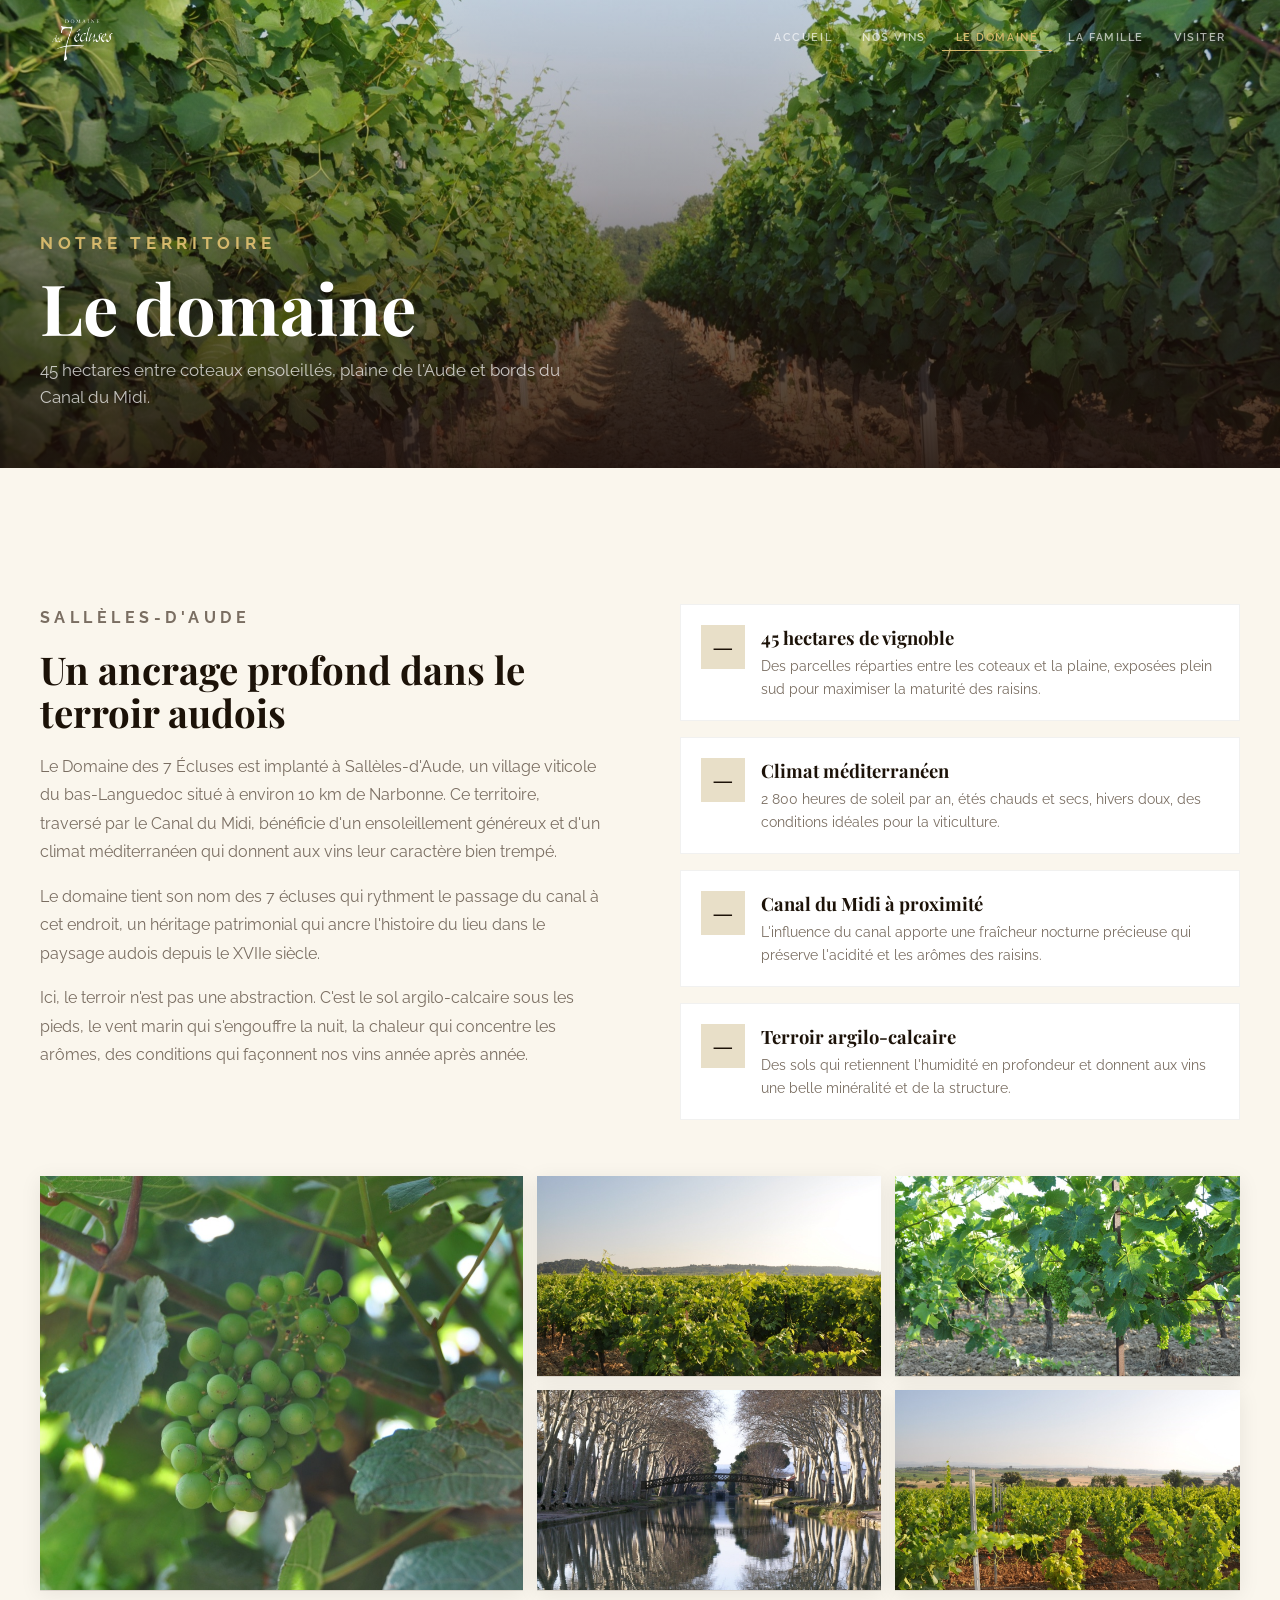
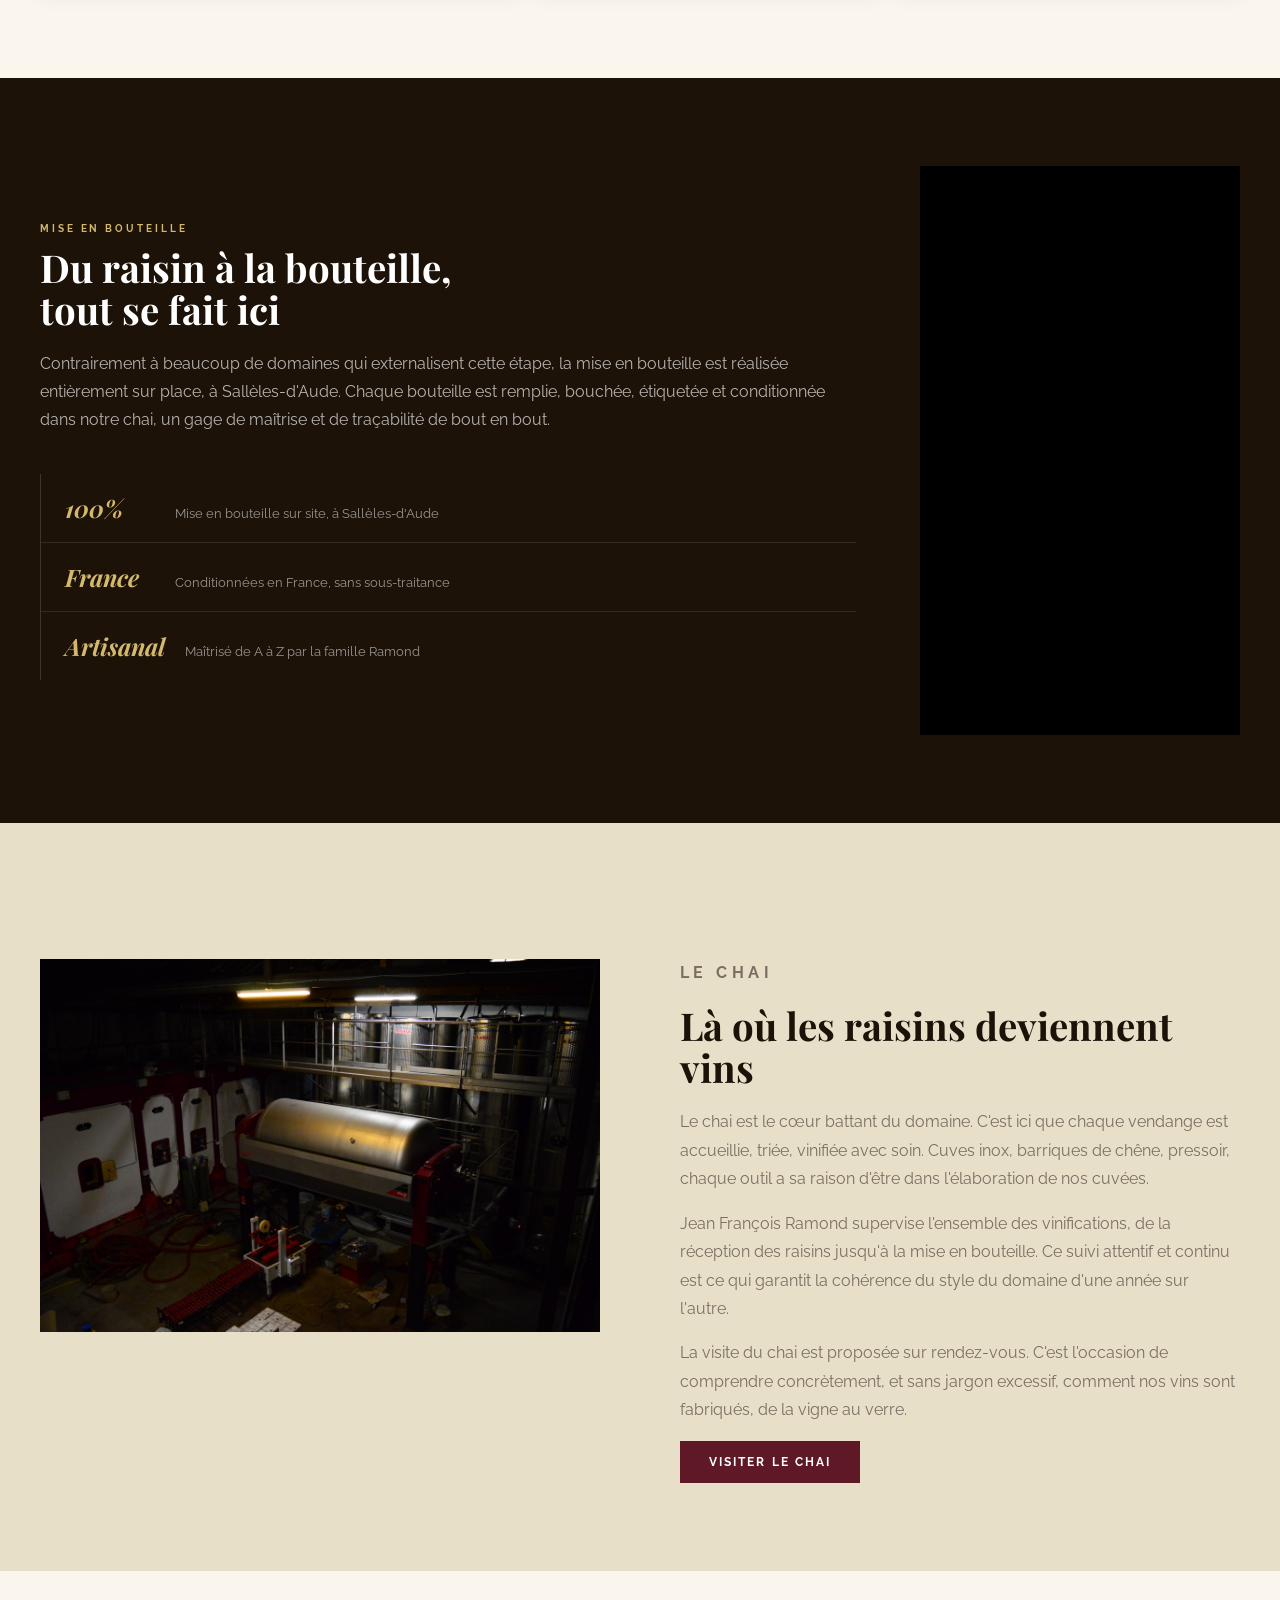
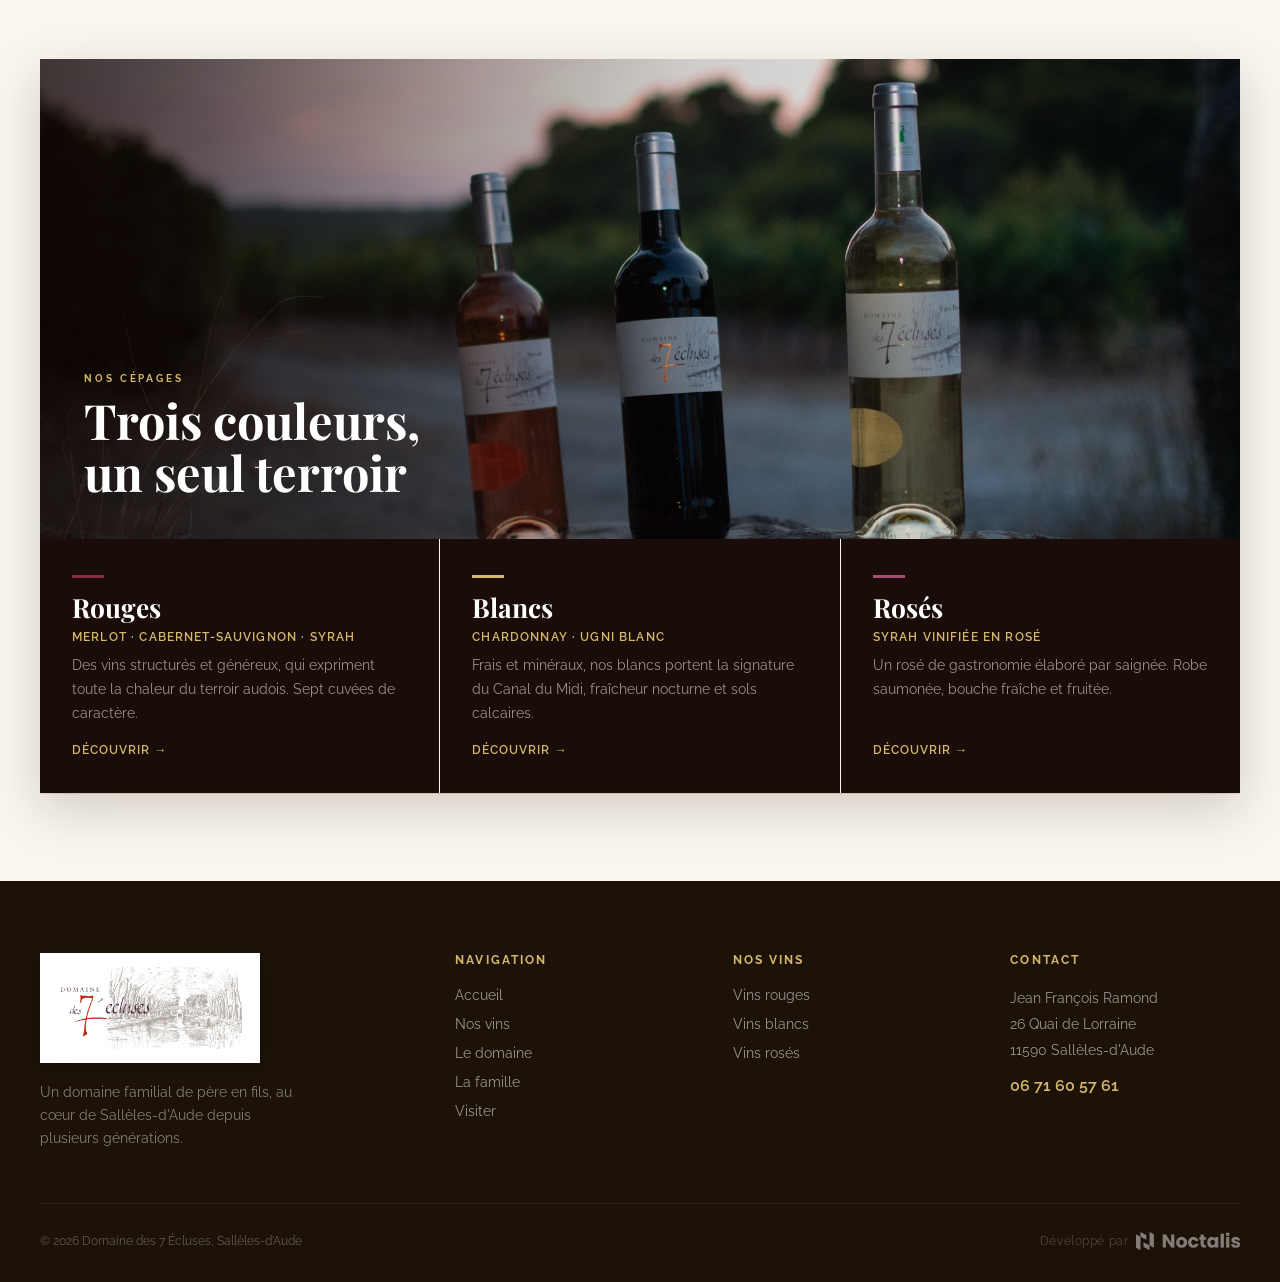
==== commit 73c0bf87: "Optimize performance: compress images 153MB → 9.5MB, lazy loading - Create img/ with compressed JPEG" ====
--- a/domaine.html
+++ b/domaine.html
@@ -8,8 +8,10 @@
   <meta name="description" content="Le Domaine des 7 Écluses à Sallèles-d'Aude : 45 hectares entre coteaux ensoleillés, plaine de l'Aude et bords du Canal du Midi." />
   <link rel="preconnect" href="https://fonts.googleapis.com" />
   <link rel="preconnect" href="https://fonts.gstatic.com" crossorigin />
-  <link href="https://fonts.googleapis.com/css2?family=Playfair+Display:ital,wght@0,400;0,600;0,700;0,800;1,400;1,600;1,700&family=Raleway:wght@300;400;500;600;700&display=swap" rel="stylesheet" />
+  <link rel="preload" href="https://fonts.googleapis.com/css2?family=Playfair+Display:ital,wght@0,400;0,600;0,700;0,800;1,400;1,600;1,700&family=Raleway:wght@300;400;500;600;700&display=swap" as="style" onload="this.onload=null;this.rel='stylesheet'" />
+  <noscript><link rel="stylesheet" href="https://fonts.googleapis.com/css2?family=Playfair+Display:ital,wght@0,400;0,600;0,700;0,800;1,400;1,600;1,700&family=Raleway:wght@300;400;500;600;700&display=swap" /></noscript>
   <link rel="icon" type="image/png" href="favicon/favicon-7-ecluses.png" />
+  <link rel="preload" href="img/hero-domaine.jpg" as="image" fetchpriority="high" />
   <link rel="stylesheet" href="style.css" />
 </head>
 <body>
@@ -52,7 +54,7 @@
   <!-- PAGE HERO -->
   <header class="page-hero">
     <div class="page-hero__bg">
-      <img src="PHOTOS/Vignes/RAW/_20090618_1695.JPG" alt="Les vignes du domaine" />
+      <img fetchpriority="high" decoding="async" src="img/hero-domaine.jpg" alt="Les vignes du domaine" />
     </div>
     <div class="page-hero__overlay"></div>
     <div class="page-hero__content">
@@ -118,19 +120,19 @@
         <!-- PHOTO MOSAIC -->
         <div class="domain-photo-mosaic">
           <div class="mosaic-item mosaic-item--tall" data-reveal="up" data-delay="1">
-            <img src="PHOTOS/Vignes/RAW/_20090618_1694.JPG" alt="Vignes du domaine" />
+            <img loading="lazy" decoding="async" src="img/vignes1.jpg" alt="Vignes du domaine" />
           </div>
           <div class="mosaic-item" data-reveal="up" data-delay="2">
-            <img src="PHOTOS/Vignes/RAW/_20090618_1712.JPG" alt="Rangs de vignes" />
+            <img loading="lazy" decoding="async" src="img/vignes2.jpg" alt="Rangs de vignes" />
           </div>
           <div class="mosaic-item" data-reveal="up" data-delay="3">
-            <img src="PHOTOS/Vignes/RAW/_20090618_1713.JPG" alt="Paysage viticole" />
+            <img loading="lazy" decoding="async" src="img/vignes3.jpg" alt="Paysage viticole" />
           </div>
           <div class="mosaic-item" data-reveal="up" data-delay="2">
-            <img src="PHOTOS/VILLAGE/DSCN3361.JPG" alt="Sallèles-d'Aude" />
+            <img loading="lazy" decoding="async" src="img/village.jpg" alt="Sallèles-d'Aude" />
           </div>
           <div class="mosaic-item" data-reveal="up" data-delay="3">
-            <img src="PHOTOS/Vignes/RAW/_20090618_1765.JPG" alt="Vendanges" />
+            <img loading="lazy" decoding="async" src="img/vignes5.jpg" alt="Vendanges" />
           </div>
         </div>
       </div>
@@ -162,7 +164,7 @@
           <div class="bottling-video-wrap" data-reveal="right">
             <video
               class="bottling-video"
-              src="Mise en bouteille/vidéo-7-ecluses-mise-en-bouteille.mov"
+              src="Mise en bouteille/vidéo-7-ecluses-mise-en-bouteille-2.mov"
               autoplay
               muted
               loop
@@ -180,7 +182,7 @@
       <div class="domain-section-inner">
         <div class="domain-text-grid">
           <div class="chai-photo" data-reveal="left">
-            <img src="PHOTOS/Usine/DSC_0007.JPG" alt="Le chai du domaine des 7 Écluses" />
+            <img loading="lazy" decoding="async" src="img/chai2.jpg" alt="Le chai du domaine des 7 Écluses" />
           </div>
           <div class="text-content" data-reveal="right">
             <p class="eyebrow">Le chai</p>
@@ -206,7 +208,7 @@
         <div class="cepages-showcase" data-reveal="up">
           <!-- Photo pleine largeur -->
           <div class="cepages-showcase__photo">
-            <img src="photos ramond bogda/photos-3-vins-7-ecluse-1.jpg" alt="Les trois vins du Domaine des 7 Écluses au coucher du soleil" />
+            <img loading="lazy" decoding="async" src="img/hero-home.jpg" alt="Les trois vins du Domaine des 7 Écluses au coucher du soleil" />
             <div class="cepages-showcase__photo-overlay"></div>
             <div class="cepages-header">
               <p class="eyebrow">Nos cépages</p>
--- a/style.css
+++ b/style.css
@@ -1775,8 +1775,8 @@
 @media (max-width: 900px) {
   .story-inner { grid-template-columns: 1fr; gap: 52px; }
   .story__image-wrap img { height: 420px; }
-  .wines-grid { grid-template-columns: 1fr; }
-  .wine-family { aspect-ratio: 4/3; max-height: 340px; }
+  .wines-grid { grid-template-columns: 1fr; gap: 16px; }
+  .wine-family { aspect-ratio: 16/9; max-height: 300px; }
   .domain-inner { grid-template-columns: 1fr; gap: 52px; }
   .domain-text-grid { grid-template-columns: 1fr; gap: 48px; }
   .team-hero-grid { grid-template-columns: 1fr; gap: 48px; }
@@ -1785,36 +1785,173 @@
   .team-gallery-grid { grid-template-columns: 1fr 1fr; }
   .contact-inner { grid-template-columns: 1fr; }
   .contact-info { position: static; }
-  .wine-card { grid-template-columns: 220px 1fr; }
+  .wine-card { grid-template-columns: 200px 1fr; }
   .wine-card__photo img { min-height: 220px; }
+  .bottling-layout { grid-template-columns: 1fr; gap: 48px; }
+  .bottling-video-wrap { width: 100%; max-width: 340px; }
+  .bottling-video { width: 100%; }
 }
 
 @media (max-width: 720px) {
-  :root { --container: calc(100% - 32px); --nav-h: 68px; }
+  :root { --container: calc(100% - 32px); --nav-h: 64px; }
+
+  /* Nav */
   .nav-links { display: none; }
   .nav-burger { display: flex; }
-  .wines-grid { gap: 14px; }
+  .nav-brand__logo { height: 40px; }
+
+  /* Hero — full width, pas de découpage à 48% */
+  .hero__content {
+    width: 100%;
+    padding-left: 20px;
+    padding-right: 20px;
+    padding-top: calc(var(--nav-h) + 32px);
+  }
+  .hero__logo-watermark { display: none; }
+  .hero__tagline { font-size: 1rem; max-width: 100%; }
+  .hero__title { font-size: clamp(2.6rem, 10vw, 4rem); }
+  .hero__scroll { bottom: 20px; }
+
+  /* Page hero sous-pages */
+  .page-hero { height: 46vh; min-height: 300px; }
+  .page-hero__logo-watermark { display: none; }
+
+  /* Stats */
+  .stats-inner { grid-template-columns: repeat(2, 1fr); }
+
+  /* Section visit */
+  .section-visit { padding: 72px 0; }
+  .section-visit__logo { display: none; }
+  .visit-details { flex-direction: column; gap: 10px; align-items: center; }
+  .visit-hours { grid-template-columns: 1fr; }
+
+  /* Wines grid */
+  .wines-grid { gap: 12px; }
+  .wine-family { aspect-ratio: 5/3; max-height: 240px; }
+
+  /* Wine cards */
   .wine-card { grid-template-columns: 1fr; }
-  .wine-card__photo img { min-height: 180px; height: 200px; width: 100%; }
-  .wine-card__body { padding: 24px; }
-  .domain-photo-mosaic { grid-template-columns: 1fr 1fr; }
+  .wine-card__photo img { min-height: 200px; height: 220px; width: 100%; }
+  .wine-card__body { padding: 22px; gap: 12px; }
+  .wine-card__name { font-size: 1.8rem; }
+
+  /* Tabs vins — scroll horizontal */
+  .wine-tabs-inner {
+    overflow-x: auto;
+    -webkit-overflow-scrolling: touch;
+    scrollbar-width: none;
+    gap: 4px;
+    padding-bottom: 1px;
+  }
+  .wine-tabs-inner::-webkit-scrollbar { display: none; }
+  .tab-btn { white-space: nowrap; flex-shrink: 0; padding: 10px 18px; }
+  .tab-content { padding: 52px 0; }
+
+  /* Bottling video */
+  .bottling-layout { grid-template-columns: 1fr; gap: 36px; }
+  .bottling-video-wrap { width: 100%; max-width: 280px; margin: 0 auto; }
+  .bottling-video { width: 100%; }
+
+  /* Mosaic domaine */
+  .domain-photo-mosaic { grid-template-columns: 1fr 1fr; gap: 10px; }
   .mosaic-item--tall { grid-row: span 1; }
-  .mosaic-item--tall img { min-height: auto; height: 200px; }
+  .mosaic-item--tall img { min-height: auto; height: 180px; }
+  .mosaic-item img { height: 180px; }
+
+  /* Values + Gallery */
   .values-grid { grid-template-columns: 1fr; }
-  .gallery-grid { grid-template-columns: 1fr 1fr; }
-  .footer-inner { grid-template-columns: 1fr; gap: 32px; }
-  .contact-form-box { padding: 28px; }
+  .team-gallery-grid { grid-template-columns: 1fr 1fr; gap: 10px; }
+  .gallery-item img { height: 180px; }
+
+  /* Footer */
+  .footer-inner { grid-template-columns: 1fr; gap: 28px; }
+  .footer-brand__logo { width: 180px; }
+
+  /* Contact */
+  .contact-form-box { padding: 28px 22px; }
   .form-row { grid-template-columns: 1fr; }
+
+  /* Cepages */
+  .cepages-item { padding: 28px 22px; }
 }
 
 @media (max-width: 480px) {
-  :root { --container: calc(100% - 24px); }
-  .hero__title { font-size: clamp(3.2rem, 14vw, 5rem); }
-  .section-story, .section-domain, .domain-section, .team-section, .contact-section { padding: 64px 0; }
-  .hero__actions { flex-direction: column; }
+  :root { --container: calc(100% - 20px); }
+
+  /* Hero */
+  .hero { min-height: 100svh; }
+  .hero__content { padding-left: 16px; padding-right: 16px; }
+  .hero__title { font-size: clamp(2.4rem, 11vw, 3.8rem); line-height: 0.92; }
+  .hero__tagline { font-size: 0.95rem; }
+  .hero__actions { flex-direction: column; gap: 10px; margin-top: 22px; }
   .btn { width: 100%; justify-content: center; }
+  .hero__scroll { display: none; }
+
+  /* Page hero sous-pages */
+  .page-hero { height: 40vh; min-height: 260px; }
+  .page-hero__content h1 { font-size: clamp(2rem, 9vw, 3rem); }
+  .page-hero__content p { font-size: 0.93rem; }
+
+  /* Stats */
   .stats-inner { grid-template-columns: 1fr; }
   .stat { border-right: none; border-bottom: 1px solid rgba(255,255,255,0.07); }
   .stat:last-child { border-bottom: none; }
-  .wines-grid { grid-template-columns: 1fr; }
-}
+  .stat__num { font-size: 2.8rem; }
+  .stat { padding: 32px 20px; }
+
+  /* Sections */
+  .section-story { padding: 60px 0; }
+  .section-wines { padding: 60px 0; }
+  .section-domain { padding: 60px 0; }
+  .section-visit { padding: 60px 0; }
+  .domain-section { padding: 60px 0; }
+  .team-section { padding: 60px 0; }
+  .contact-section { padding: 60px 0; }
+
+  /* Story */
+  .story__image-wrap img { height: 280px; }
+  .story__image-wrap::before, .story__image-wrap::after { display: none; }
+
+  /* Wines */
+  .wines-grid { grid-template-columns: 1fr; gap: 10px; }
+  .wine-family { aspect-ratio: 4/3; max-height: none; }
+  .wine-family__name { font-size: 1.8rem; }
+
+  /* Wine cards */
+  .wine-card__name { font-size: 1.5rem; }
+  .wine-card__body { padding: 18px; gap: 10px; }
+  .wine-card__desc { font-size: 0.92rem; }
+  .tab-content { padding: 40px 0; }
+  .tab-header { margin-bottom: 32px; }
+
+  /* Visit hours */
+  .visit-hour-block { padding: 16px 14px; }
+  .visit-hours { margin-top: 16px; gap: 1px; }
+
+  /* Domain section */
+  .domain__photo img { height: 300px; }
+  .domain-photo-mosaic { grid-template-columns: 1fr; gap: 8px; }
+  .mosaic-item img { height: 200px; }
+  .mosaic-item--tall img { height: 200px; }
+
+  /* Bottling */
+  .bottling-video-wrap { max-width: 220px; }
+  .bottling-facts { border-left: none; border-top: 1px solid rgba(255,255,255,0.15); }
+  .bottling-fact { flex-direction: column; gap: 6px; padding: 16px 0; }
+  .bottling-fact__num { min-width: auto; }
+  .bottling-intro { font-size: 0.93rem; }
+
+  /* Team */
+  .team-photo img { height: 320px; }
+  .team-gallery-grid { grid-template-columns: 1fr 1fr; gap: 8px; }
+  .gallery-item img { height: 140px; }
+
+  /* Contact */
+  .contact-form-box { padding: 22px 16px; }
+  .contact-card { padding: 20px; }
+
+  /* Footer */
+  .site-footer { padding: 48px 0 24px; }
+  .footer-brand__logo { width: 150px; }
+  .footer-bottom { flex-direction: column; align-items: flex-start; gap: 8px; }
+}
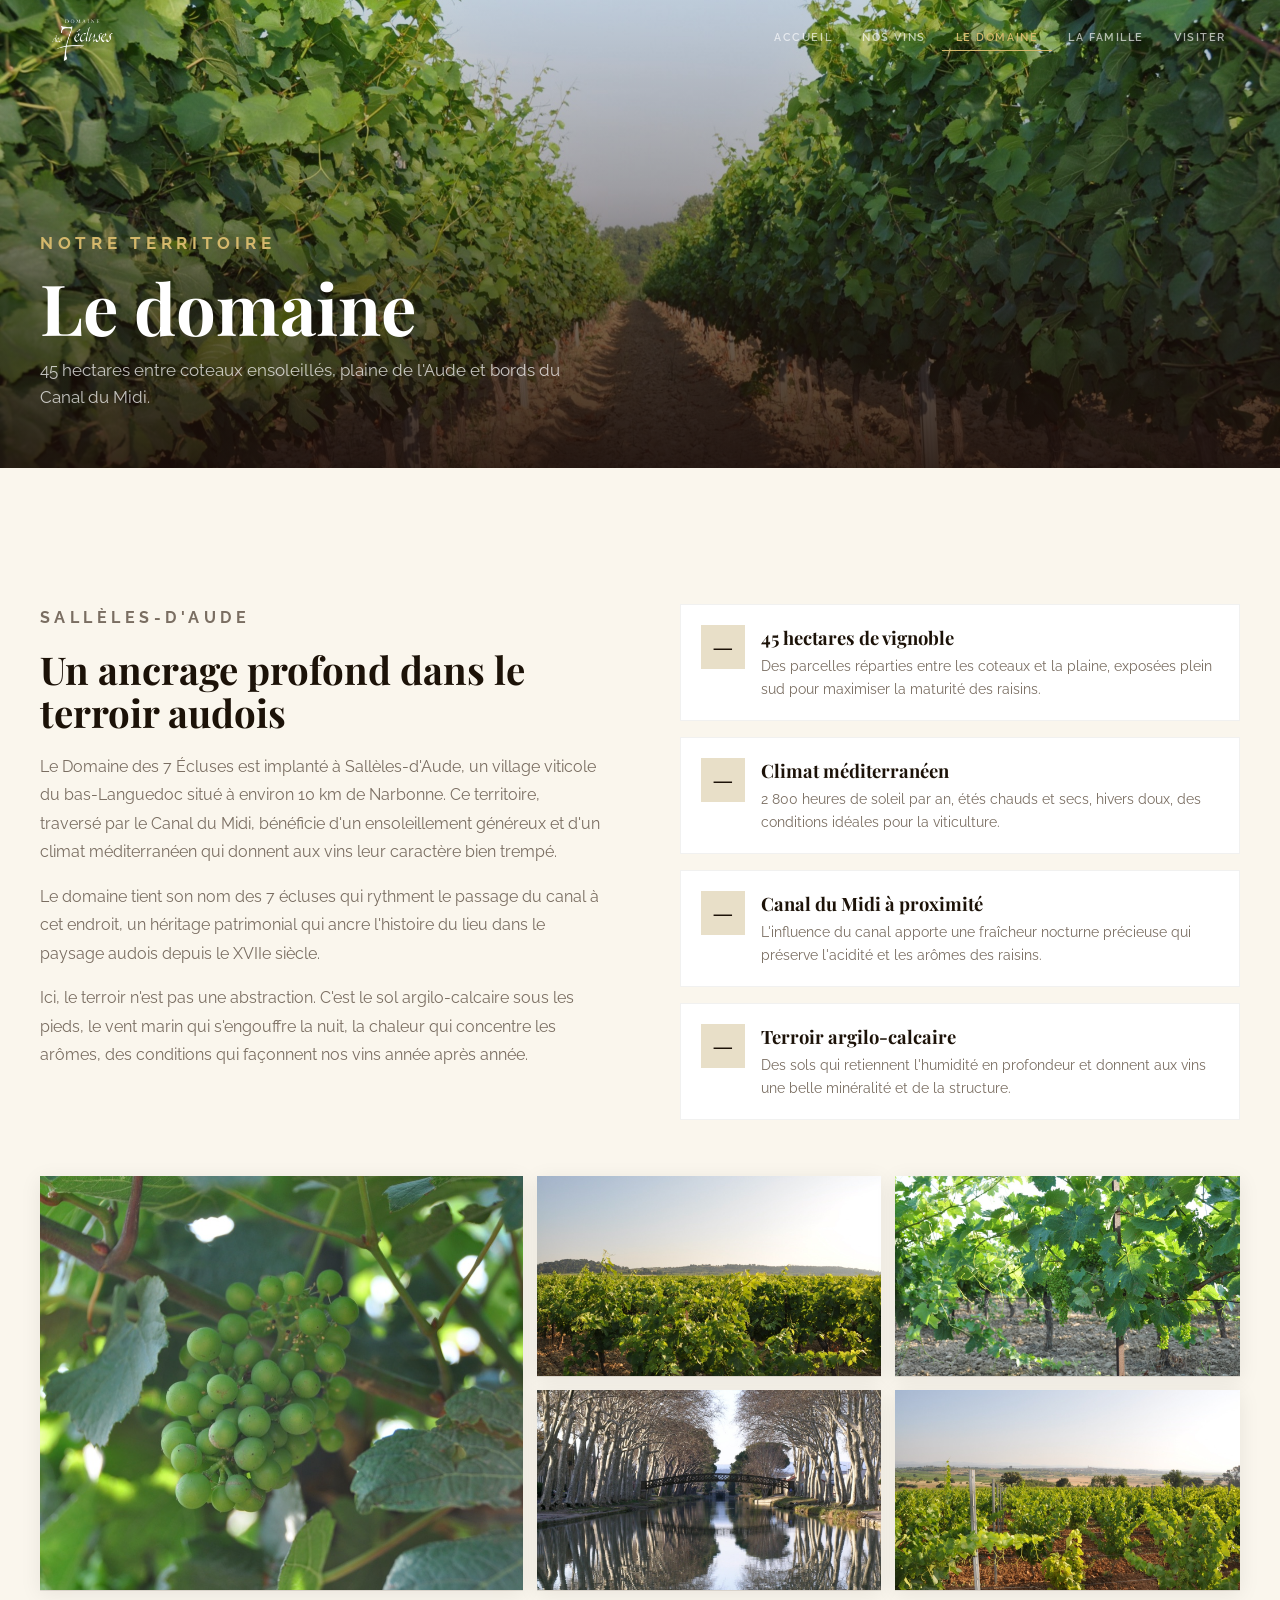
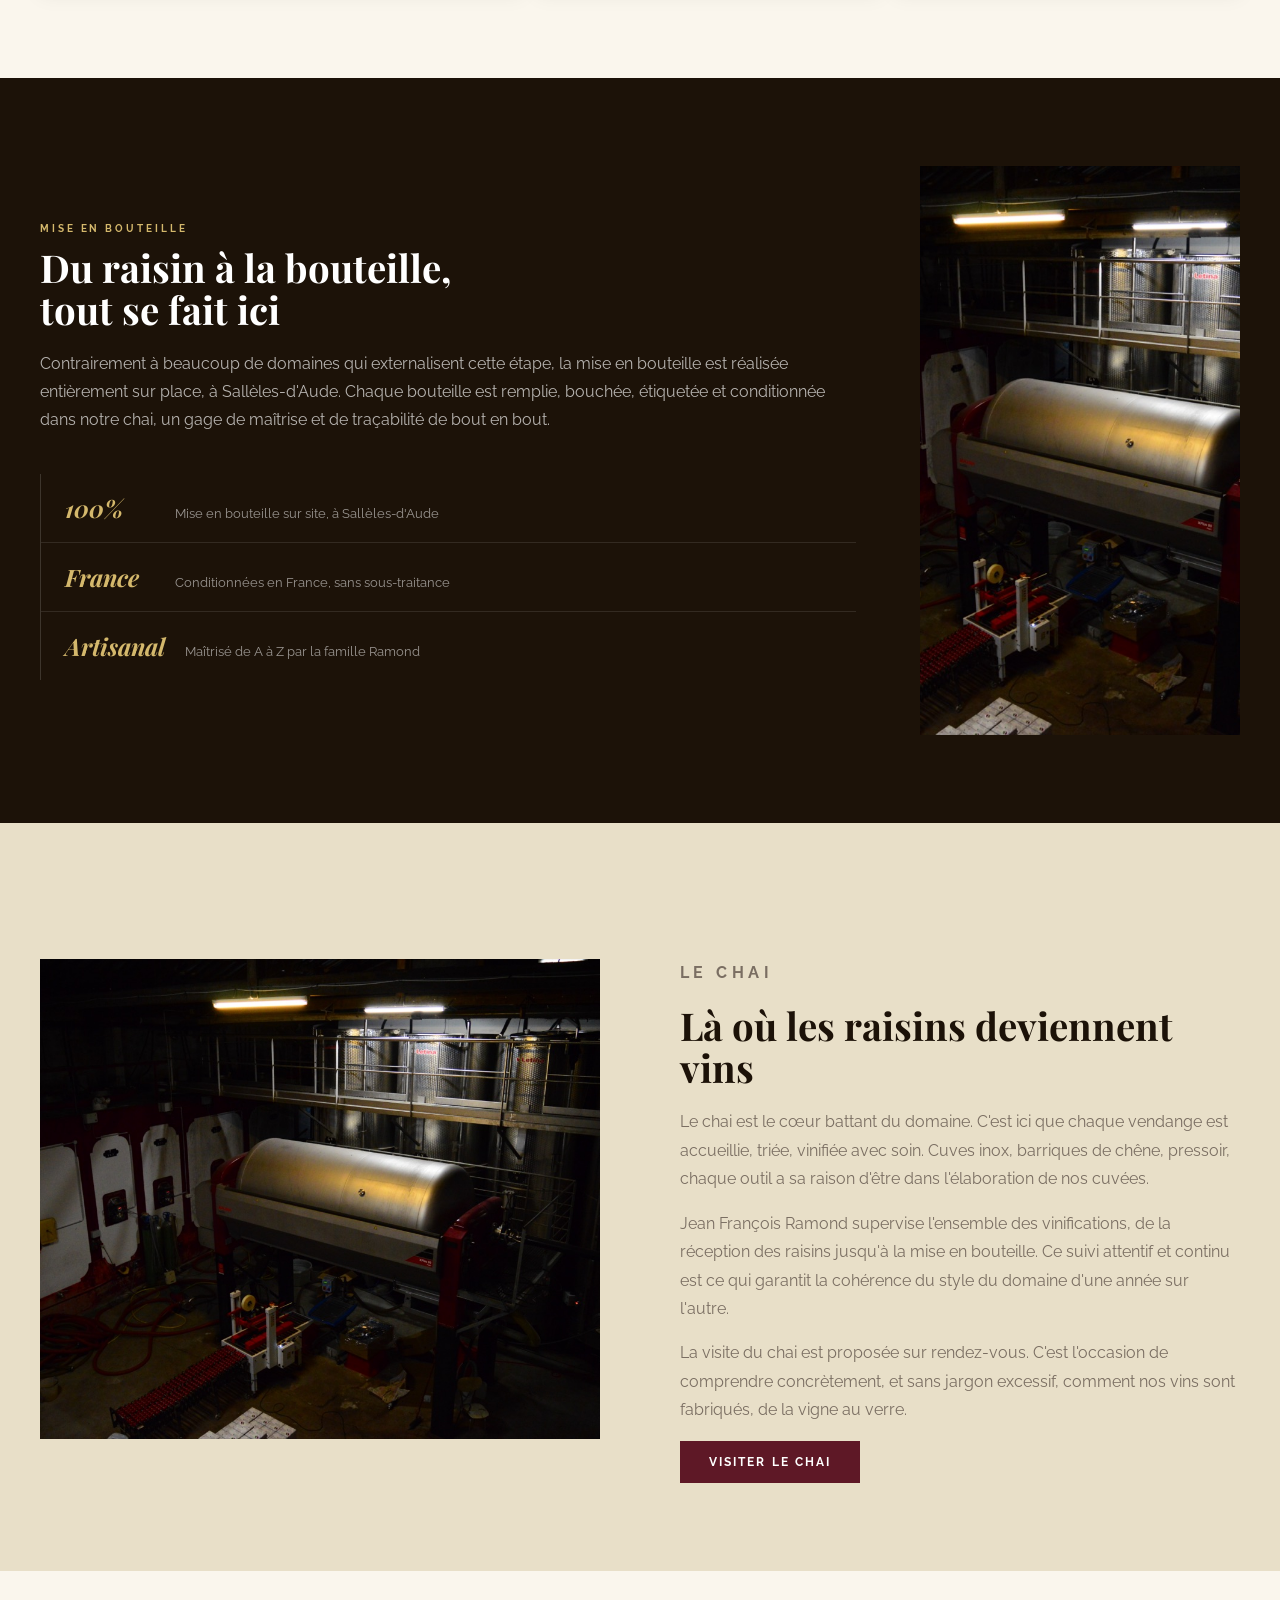
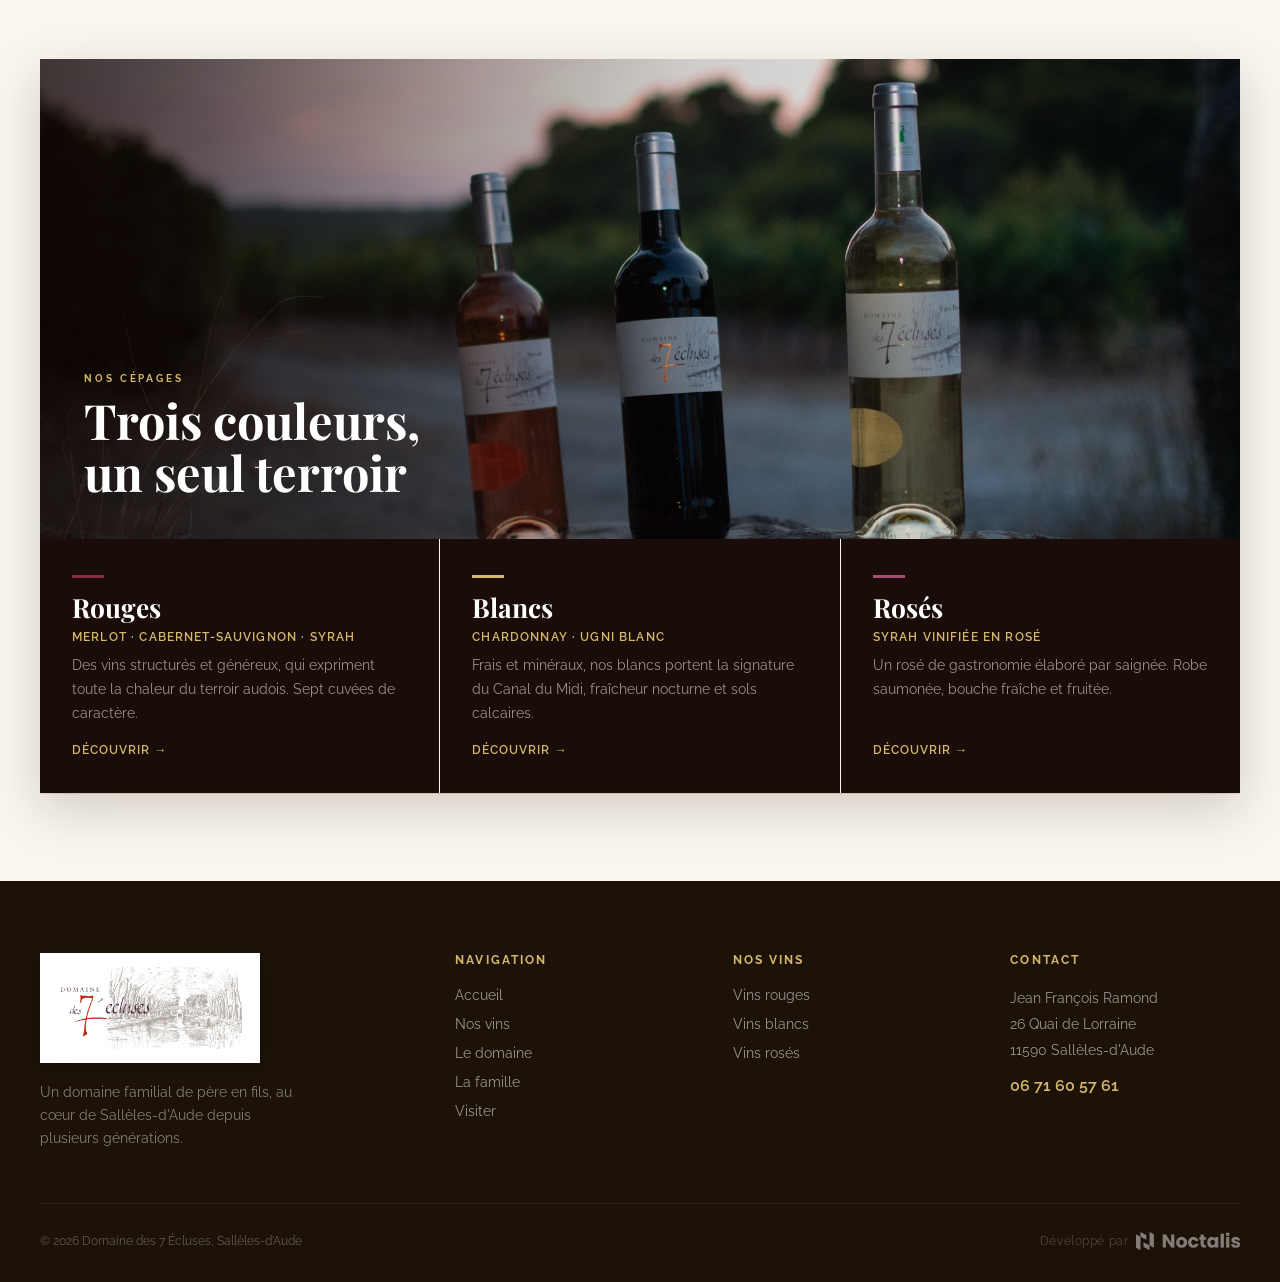
==== commit b117bfbe: "Fix mobile responsive bugs and display issues - Fix --container at 480px: calc(100% - 32px) instead " ====
--- a/domaine.html
+++ b/domaine.html
@@ -18,7 +18,7 @@
 
   <!-- LOADER -->
   <div class="loader" aria-hidden="true">
-    <img src="logo/logo-7ecluses-blanc.png" alt="" class="loader__logo" />
+    <img src="logo/logo-7-ecluses-texte-blanc.png" alt="" class="loader__logo" />
     <div class="loader__bar-wrap"><div class="loader__bar"></div></div>
   </div>
 
@@ -165,6 +165,7 @@
             <video
               class="bottling-video"
               src="Mise en bouteille/vidéo-7-ecluses-mise-en-bouteille-2.mov"
+              poster="img/chai2.jpg"
               autoplay
               muted
               loop
--- a/style.css
+++ b/style.css
@@ -27,7 +27,7 @@
    RESET
    ============================================================ */
 *, *::before, *::after { box-sizing: border-box; margin: 0; padding: 0; }
-html { scroll-behavior: smooth; }
+html { scroll-behavior: smooth; overflow-x: hidden; }
 body {
   font-family: 'Raleway', sans-serif;
   color: var(--ink);
@@ -62,8 +62,8 @@
   display: none !important;
 }
 .loader__logo {
-  width: 320px;
-  max-width: 72vw;
+  width: 120px;
+  max-width: 36vw;
   opacity: 0;
   transform: scale(0.92) translateY(14px);
   animation: loaderLogo 0.9s var(--ease-expo) 0.2s forwards;
@@ -1184,6 +1184,7 @@
 .tab-btn[data-tab="rouges"].is-active { background: rgba(94,24,38,0.1); border-color: var(--burgundy); color: var(--burgundy); }
 .tab-btn[data-tab="blancs"].is-active { background: rgba(184,138,68,0.1); border-color: var(--gold); color: #7a5e1c; }
 .tab-btn[data-tab="roses"].is-active { background: rgba(160,80,110,0.1); border-color: var(--rose-color); color: var(--rose-color); }
+.tab-btn[data-tab="liquoreux"].is-active { background: rgba(192,136,64,0.1); border-color: #c08840; color: #8a5c10; }
 
 .tab-content { display: none; padding: 72px 0; }
 .tab-content.is-active { display: block; }
@@ -1324,6 +1325,168 @@
   gap: 16px;
 }
 .wines-cta p { color: var(--slate); font-size: 1rem; max-width: 480px; line-height: 1.65; }
+
+/* ============================================================
+   TARIFS
+   ============================================================ */
+.section-tarifs {
+  background: var(--ink);
+  padding: 88px 0;
+  color: #fff;
+}
+.tarifs-inner {
+  width: var(--container);
+  margin: 0 auto;
+}
+.tarifs-head h2 {
+  font-family: 'Playfair Display', serif;
+  font-size: clamp(2rem, 3.5vw, 3rem);
+  font-weight: 700;
+  line-height: 1.05;
+  color: #fff;
+  margin-top: 10px;
+}
+.tarifs-note {
+  margin-top: 8px;
+  font-size: 0.85rem;
+  color: rgba(255,255,255,0.4);
+  font-style: italic;
+}
+.tarifs-table {
+  margin-top: 48px;
+}
+.tarifs-table__header {
+  display: grid;
+  grid-template-columns: 1fr 130px 130px;
+  padding-bottom: 14px;
+  border-bottom: 1px solid rgba(255,255,255,0.12);
+  font-size: 0.68rem;
+  font-weight: 700;
+  letter-spacing: 0.14em;
+  text-transform: uppercase;
+  color: rgba(255,255,255,0.35);
+  text-align: center;
+}
+.tarifs-table__header span:first-child { text-align: left; }
+.tarifs-cat {
+  font-size: 0.65rem;
+  font-weight: 700;
+  letter-spacing: 0.22em;
+  text-transform: uppercase;
+  padding: 28px 0 10px;
+}
+.tarifs-cat--rouge    { color: var(--wine); }
+.tarifs-cat--blanc    { color: var(--straw); }
+.tarifs-cat--rose     { color: var(--rose-color); }
+.tarifs-cat--liquoreux { color: #c08840; }
+.tarifs-cat--bib      { color: var(--straw); padding-top: 0; }
+.tarifs-row {
+  display: grid;
+  grid-template-columns: 1fr 130px 130px;
+  align-items: center;
+  padding: 16px 0;
+  border-bottom: 1px solid rgba(255,255,255,0.055);
+  transition: background 0.2s;
+}
+.tarifs-row:hover { background: rgba(255,255,255,0.03); }
+.tarifs-row__wine strong {
+  display: block;
+  font-family: 'Playfair Display', serif;
+  font-size: 1.05rem;
+  font-weight: 700;
+  color: #fff;
+  line-height: 1.2;
+}
+.tarifs-row__wine span {
+  display: block;
+  font-size: 0.78rem;
+  color: rgba(255,255,255,0.38);
+  margin-top: 3px;
+}
+.tarifs-row__price {
+  font-family: 'Playfair Display', serif;
+  font-size: 1.15rem;
+  font-weight: 700;
+  color: var(--straw);
+  text-align: center;
+}
+.tarifs-bib {
+  margin-top: 52px;
+  padding-top: 44px;
+  border-top: 1px solid rgba(255,255,255,0.1);
+}
+.tarifs-bib__sub {
+  font-size: 0.85rem;
+  color: rgba(255,255,255,0.4);
+  margin-bottom: 24px;
+  margin-top: 4px;
+}
+.tarifs-bib__grid {
+  display: grid;
+  grid-template-columns: repeat(3, 1fr);
+  gap: 14px;
+}
+.tarifs-bib__item {
+  background: rgba(255,255,255,0.04);
+  border: 1px solid rgba(255,255,255,0.09);
+  padding: 24px 28px;
+  display: flex;
+  flex-direction: column;
+  gap: 10px;
+  transition: background 0.2s;
+}
+.tarifs-bib__item:hover { background: rgba(255,255,255,0.07); }
+.tarifs-bib__item strong {
+  font-size: 0.9rem;
+  font-weight: 600;
+  color: rgba(255,255,255,0.7);
+  letter-spacing: 0.04em;
+}
+.tarifs-bib__item span {
+  font-family: 'Playfair Display', serif;
+  font-size: 1.5rem;
+  font-weight: 700;
+  color: var(--straw);
+}
+.tarifs-footer-note {
+  margin-top: 44px;
+  font-size: 0.85rem;
+  color: rgba(255,255,255,0.35);
+  text-align: center;
+}
+.tarifs-footer-note a {
+  color: var(--straw);
+  transition: color 0.2s;
+}
+.tarifs-footer-note a:hover { color: #fff; }
+
+@media (max-width: 720px) {
+  .section-tarifs { padding: 60px 0; }
+  .tarifs-table__header,
+  .tarifs-row { grid-template-columns: 1fr 90px 90px; }
+  .tarifs-bib__grid { grid-template-columns: repeat(3, 1fr); gap: 8px; }
+  .tarifs-bib__item { padding: 16px; }
+}
+@media (max-width: 480px) {
+  .tarifs-table__header span:last-child,
+  .tarifs-row__price--carton { display: none; }
+  .tarifs-table__header,
+  .tarifs-row { grid-template-columns: 1fr 100px; }
+  .tarifs-bib__grid { grid-template-columns: 1fr; }
+  .tarifs-bib__item { flex-direction: row; align-items: center; justify-content: space-between; }
+}
+
+/* chai photo block (domaine page section 2) */
+.chai-photo {
+  overflow: hidden;
+  position: relative;
+}
+.chai-photo img {
+  width: 100%;
+  height: 480px;
+  object-fit: cover;
+  display: block;
+}
 
 /* ============================================================
    DOMAINE PAGE
@@ -1775,10 +1938,12 @@
 @media (max-width: 900px) {
   .story-inner { grid-template-columns: 1fr; gap: 52px; }
   .story__image-wrap img { height: 420px; }
+  .story__image-wrap::before, .story__image-wrap::after { display: none; }
   .wines-grid { grid-template-columns: 1fr; gap: 16px; }
   .wine-family { aspect-ratio: 16/9; max-height: 300px; }
   .domain-inner { grid-template-columns: 1fr; gap: 52px; }
   .domain-text-grid { grid-template-columns: 1fr; gap: 48px; }
+  .chai-photo img { height: 360px; }
   .team-hero-grid { grid-template-columns: 1fr; gap: 48px; }
   .team-photo img { height: 400px; }
   .values-grid { grid-template-columns: 1fr 1fr; }
@@ -1798,7 +1963,7 @@
   /* Nav */
   .nav-links { display: none; }
   .nav-burger { display: flex; }
-  .nav-brand__logo { height: 40px; }
+  .nav-brand__logo { height: 38px; max-width: 180px; }
 
   /* Hero — full width, pas de découpage à 48% */
   .hero__content {
@@ -1834,6 +1999,7 @@
   .wine-card__photo img { min-height: 200px; height: 220px; width: 100%; }
   .wine-card__body { padding: 22px; gap: 12px; }
   .wine-card__name { font-size: 1.8rem; }
+  .wine-card__desc { max-width: 100%; }
 
   /* Tabs vins — scroll horizontal */
   .wine-tabs-inner {
@@ -1876,16 +2042,19 @@
 }
 
 @media (max-width: 480px) {
-  :root { --container: calc(100% - 20px); }
+  :root { --container: calc(100% - 32px); }
 
   /* Hero */
   .hero { min-height: 100svh; }
   .hero__content { padding-left: 16px; padding-right: 16px; }
-  .hero__title { font-size: clamp(2.4rem, 11vw, 3.8rem); line-height: 0.92; }
+  .hero__title { font-size: clamp(2.4rem, 11vw, 3.8rem); line-height: 0.96; }
   .hero__tagline { font-size: 0.95rem; }
   .hero__actions { flex-direction: column; gap: 10px; margin-top: 22px; }
-  .btn { width: 100%; justify-content: center; }
+  .hero__actions .btn { width: 100%; justify-content: center; }
   .hero__scroll { display: none; }
+
+  /* Nav */
+  .nav-brand__logo { height: 32px; max-width: 150px; }
 
   /* Page hero sous-pages */
   .page-hero { height: 40vh; min-height: 260px; }
@@ -1949,6 +2118,10 @@
   /* Contact */
   .contact-form-box { padding: 22px 16px; }
   .contact-card { padding: 20px; }
+  /* Prevent iOS Safari zoom on input focus (font-size must be ≥ 16px) */
+  .form-field input,
+  .form-field textarea,
+  .form-field select { font-size: 16px; }
 
   /* Footer */
   .site-footer { padding: 48px 0 24px; }
